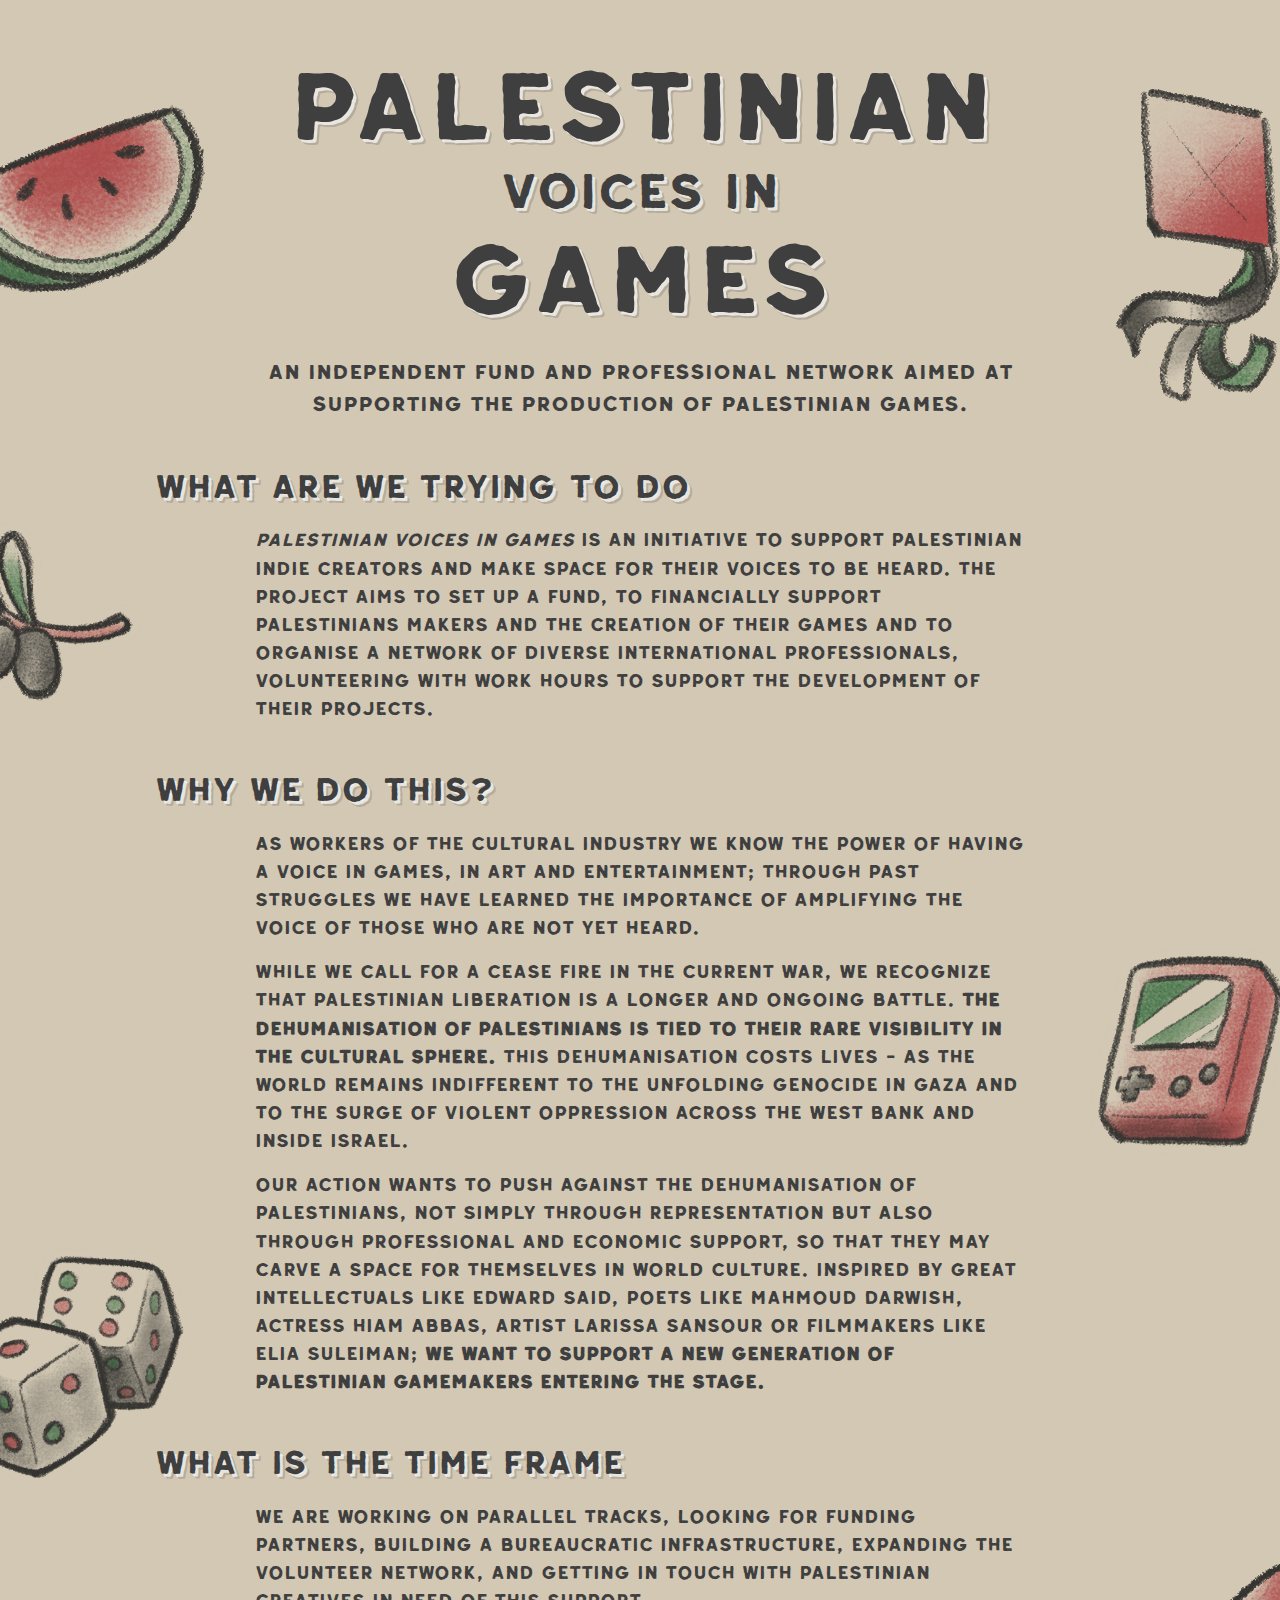
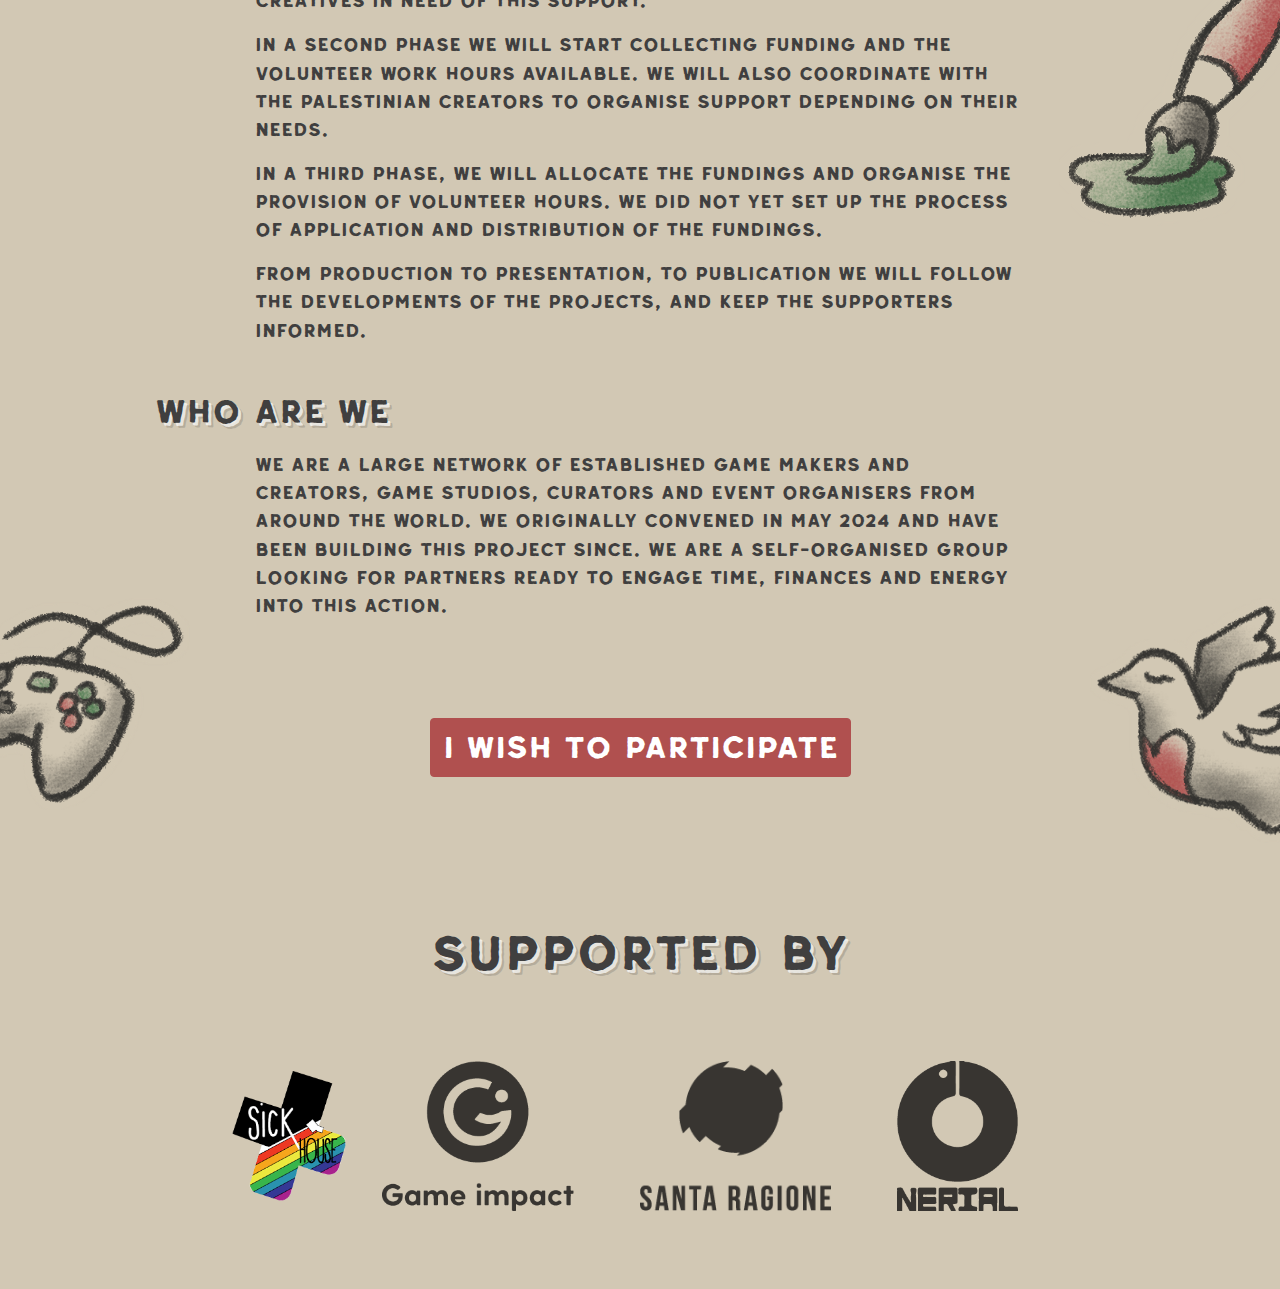
==== index.html @ 4dfe089b "adding logos" ====
<!DOCTYPE html>
<html lang="fr">
<head>
    <meta charset="UTF-8">
    <title>Palestinian Voices in Games</title>
    <link href="https://maxcdn.bootstrapcdn.com/bootstrap/4.5.2/css/bootstrap.min.css" rel="stylesheet">
    <link rel="stylesheet" href="style.css">
    <style>
        .custom-btn {
            background-color: #b0504f;
            font-size: 30px;
            margin-bottom: 100px;
            margin-top: 50px;
            border-color: #b0504f;
            transition: background-color 0.3s ease, border-color 0.3s ease;
        }
        .custom-btn:hover {
            background-color: #5d835b;
            border-color: #5d835b;
        }
    </style>
</head>
<body>
    <div class="container mt-5 position-relative">
        <div class="text-center">
            <h1 class="custom-title">
                <span>Palestinian</span>
                <span class="second-part">Voices in</span>
                <span>Games</span>
            </h1>
            <p class="lead">An independent fund and professional network aimed at supporting the production of Palestinian games.</p>
        </div>

        <section class="my-5">
            <h2>What are we trying to do</h2>
            <p>
                <em>Palestinian Voices in Games</em> is an initiative to support Palestinian indie creators and make space for their voices to be heard.
                The project aims to set up a fund, to financially support Palestinians makers and the creation of their games and to organise a network
                of diverse international professionals, volunteering with work hours to support the development of their projects.
            </p>
        </section>

        <section class="my-5">
            <h2>WHY WE DO THIS?</h2>
            <p>
                As workers of the cultural industry we know the power of having a voice in games, in art and entertainment; through past struggles we
                have learned the importance of amplifying the voice of those who are not yet heard.
            </p>
            <p>
                While we call for a cease fire in the current war, we recognize that Palestinian liberation is a longer and ongoing battle. <strong>The dehumanisation
                of Palestinians is tied to their rare visibility in the cultural sphere.</strong> This dehumanisation costs lives - as the world remains indifferent to
                the unfolding genocide in Gaza and to the surge of violent oppression across the West Bank and inside Israel.
            </p>
            <p>
                Our action wants to push against the dehumanisation of Palestinians, not simply through representation but also through professional and economic support,
                so that they may carve a space for themselves in world culture. Inspired by great intellectuals like Edward Said, poets like Mahmoud Darwish, actress Hiam Abbas,
                artist Larissa Sansour or filmmakers like Elia Suleiman; <strong>we want to support a new generation of Palestinian gamemakers entering the stage.</strong>
            </p>
        </section>

        <section class="my-5">
            <h2>What is the time frame</h2>
            <p>
                We are working on parallel tracks, looking for funding partners, building a bureaucratic infrastructure, expanding the volunteer network,
                and getting in touch with Palestinian creatives in need of this support.
            </p>
            <p>
                In a second phase we will start collecting funding and the volunteer work hours available. We will also coordinate with the Palestinian creators
                to organise support depending on their needs.
            </p>
            <p>
                In a third phase, we will allocate the fundings and organise the provision of volunteer hours. We did not yet set up the process of application
                and distribution of the fundings.
            </p>
            <p>
                From production to presentation, to publication we will follow the developments of the projects, and keep the supporters informed.
            </p>
        </section>

        <section class="my-5">
            <h2>Who are we</h2>
            <p>
                We are a large network of established game makers and creators, game studios, curators and event organisers from around the world. We originally
                convened in May 2024 and have been building this project since. We are a self-organised group looking for partners ready to engage time, finances and energy into this action.
            </p>
        </section>


        <img src="images/melon.png" class="absolute-image melon-img" >
        <img src="images/kite.png" class="absolute-image kite-img">
        <img src="images/gboy.png" class="absolute-image gboy-img">
        <img src="images/olives.png" class="absolute-image olives-img">
        <img src="images/brush.png" class="absolute-image brush-img">
        <img src="images/dice.png" class="absolute-image dice-img">
        <img src="images/gpad.png" class="absolute-image gpad-img">
        <img src="images/dove.png" class="absolute-image dove-img">
    </div>

    <div class="text-center my-5">
        <a href="https://forms.gle/hHKjnMYMjmo3dDmo7" class="btn btn-primary custom-btn">I wish to participate</a>
    </div>

    <div class="text-center my-5">
        <h1 class="h1bis">Supported by</h1>
    </div>

    <div class="text-center my-5">
        <img src="images/Sickhouse.png" height="130px">
        <img src="images/GameImpact.png" class="supported-by">
        <img src="images/SantaRagione.png" class="supported-by">
        <img src="images/Nerial.png" class="supported-by">
     </div> 


    <script src="https://code.jquery.com/jquery-3.5.1.slim.min.js"></script>
    <script src="https://cdn.jsdelivr.net/npm/@popperjs/core@2.9.3/dist/umd/popper.min.js"></script>
    <script src="https://maxcdn.bootstrapcdn.com/bootstrap/4.5.2/js/bootstrap.min.js"></script>
</body>
</html>
---- style.css ----
@font-face {
    font-family: 'RetrokiaCaps';
    src: url('fonts/RetrokiaCapsRough.otf') format('opentype'); /* Adjust the path to your font file */
    font-weight: normal;
    font-style: normal;
}

body {
    font-family: "RetrokiaCaps"; 
    background-color: #d2c8b4; 
    color: #403f3f;
}

h1, h2 {
    margin-top: 20px;
    margin-bottom: 20px;
	text-shadow: 3px 3px 0px rgba(255, 255, 255, 0.7), 5px 5px 0px rgba(168, 160, 144, 0.7); 
}

h2 {
	margin-left: -100px;
}

h1 {
	font-size: 6em;
}

.h1bis {
	font-size: 3em;
}

p {
    font-size: 1.1em;
    line-height: 1.6;
}

.container {
    max-width: 800px; 
}

.custom-title {
    font-size: 6em; 
    display: block; 
}

.custom-title .second-part {
	display: block; 
    font-size: 0.5em; 
}

.position-relative {
    position: relative;
}
.absolute-image {
    position: absolute;
    top: 0;
}

.melon-img {
    top: 50px;
    left: -300px;
}

.kite-img {
    top: 30px;
    right: -250px;
}

.gboy-img {
    top: 900px;
    right: -250px;
    width: 200px;
    height: auto;
}

.olives-img {
    top: 450px;
    left: -350px;
    width: 250px;
    height: auto;
}

.brush-img {
    top: 1500px;
    right: -275px;
}

.dice-img {
    top: 1200px;
    left: -300px;
    width: 250px;
    height: auto;
}

.gpad-img {
    top: 2150px;
    left: -300px;
    width: 250px;
    height: auto;
}

.dove-img {
    top: 2150px;
    right: -300px;
    width: 250px;
    height: auto;
}

.supported-by {
    margin: 30px;
    height: 150px;
    filter: brightness(0) saturate(100%) invert(17%) sepia(11%) saturate(421%) hue-rotate(0deg) brightness(91%) contrast(85%);
}

@media (max-width: 1000px) {
    h1, h2 {
        text-align: center;
        margin-left: -50px;
        margin-top: 20px;
        margin-bottom: 20px;
        text-shadow: 3px 3px 0px rgba(255, 255, 255, 0.7), 5px 5px 0px rgba(168, 160, 144, 0.7); 
    }

    h2 {
        margin-top: 250px;
    }

    body {
        text-align: center;
        margin-left: 40px;
        margin-right: 40px;
        font-family: "RetrokiaCaps"; 
        background-color: #d2c8b4; 
        color: #403f3f;
        font-size: 20px;
    }

    img {
        display: none;
    }

    .melon-img {
        top: 500px;
        left: 300px;
        width: 200px;
        height: auto;
        display: flex;
    }

    .gpad-img {
        top: 3150px;
        left: 300px;
        width: 200px;
        height: auto;
        display: flex;
    }

    .dove-img {
        top: 2200px;
        right: 300px;
        width: 200px;
        height: auto;
        display: block;
    }

    .gboy-img {
        top: 1050px;
        right: 300px;
        width: 200px;
        height: auto;
        display: block;
    }

}
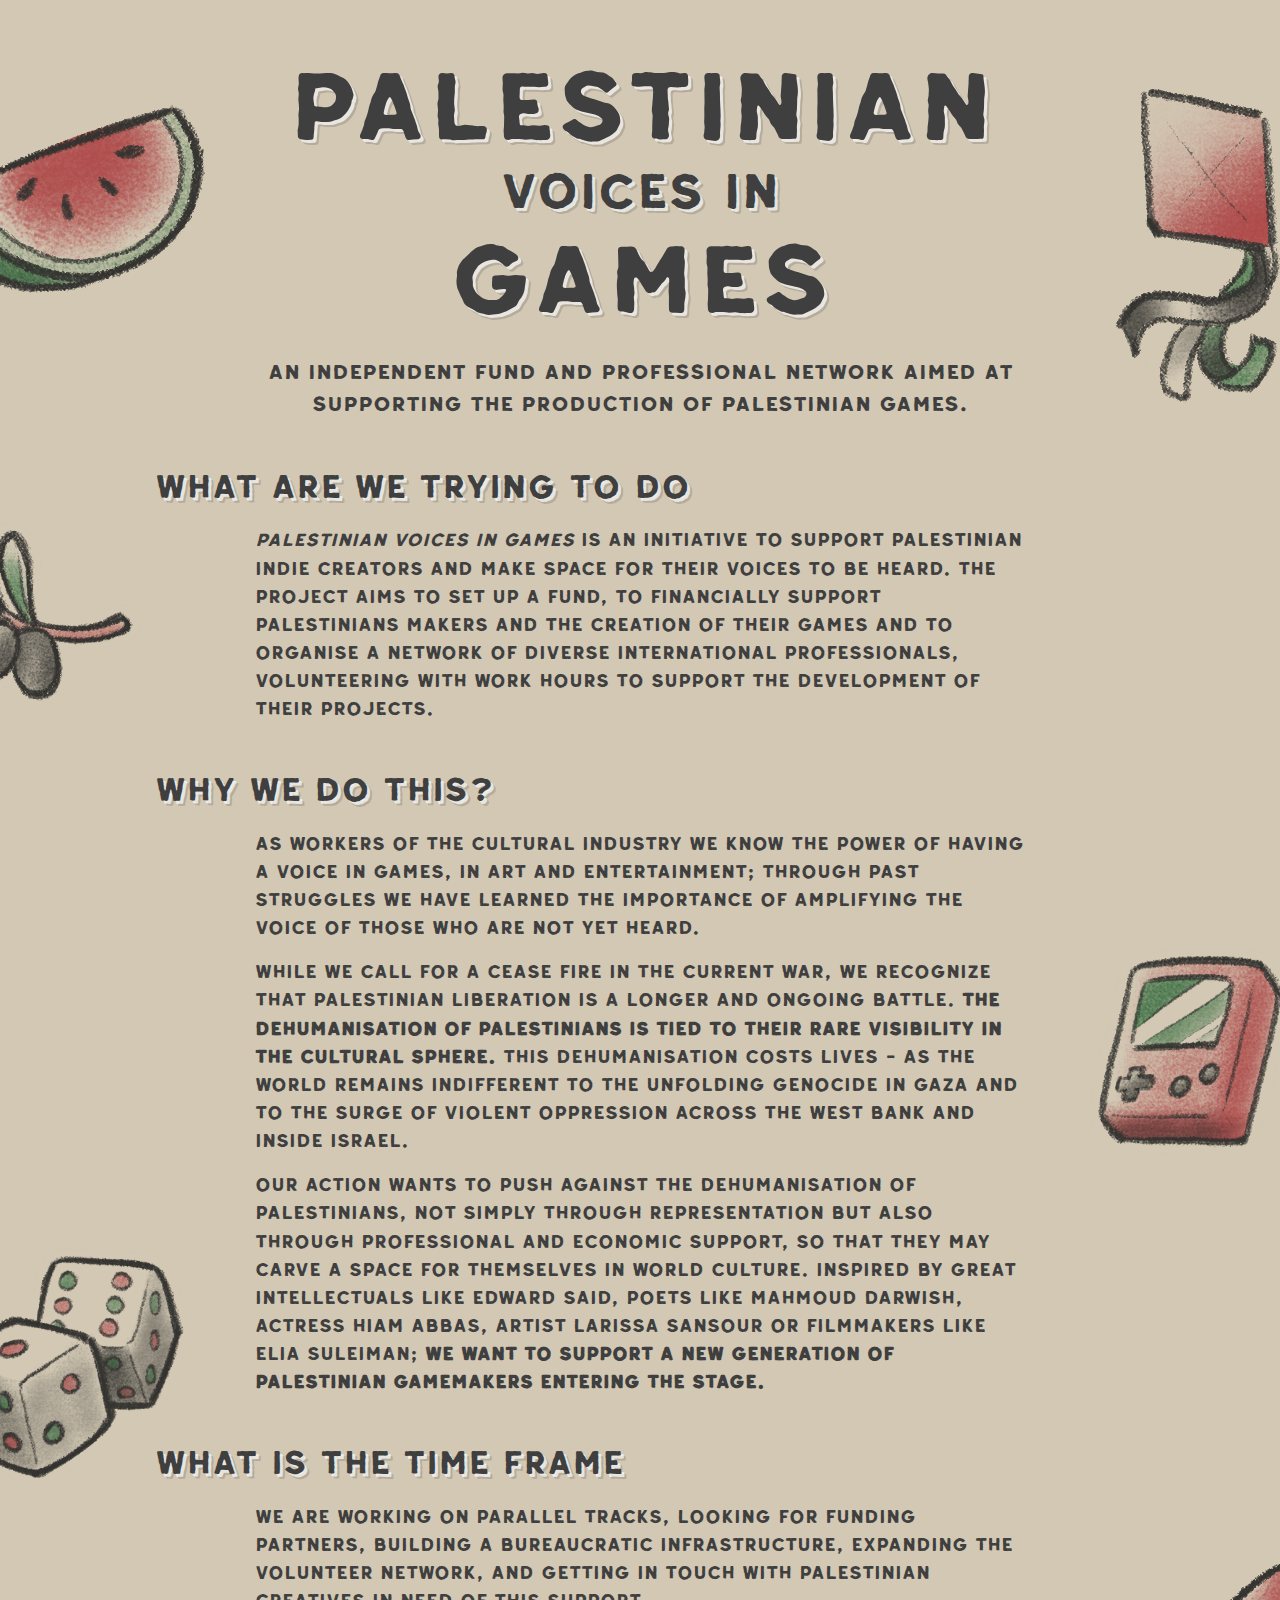
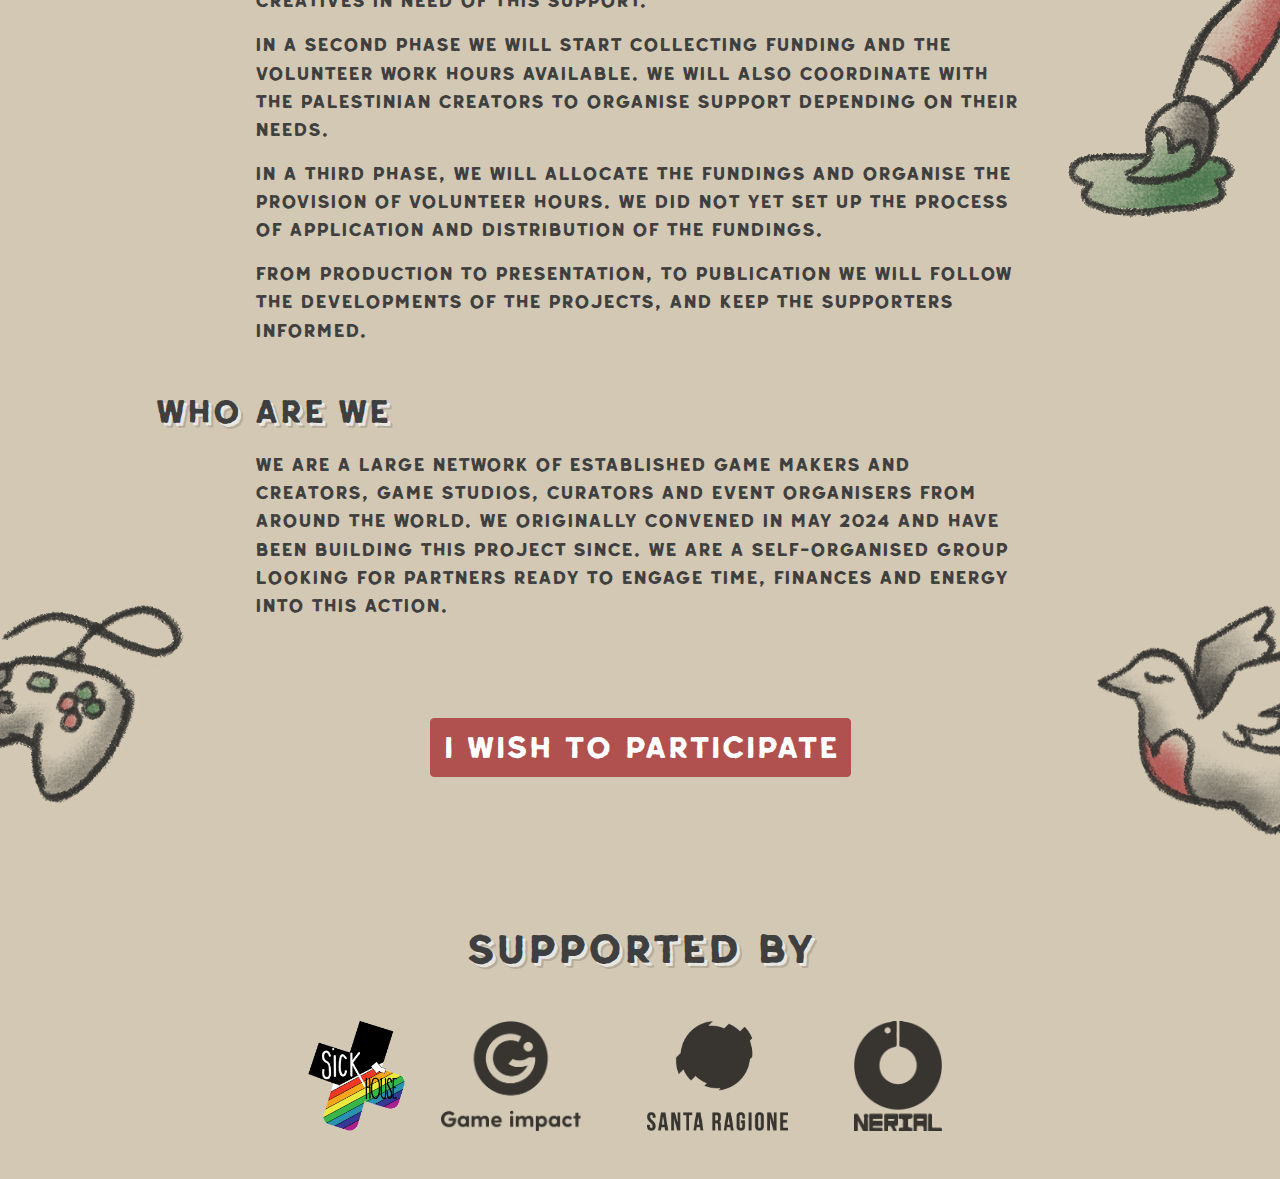
==== commit d72a56f5: "centering images on mobile" ====
--- a/index.html
+++ b/index.html
@@ -105,12 +105,11 @@
     </div>
 
     <div class="text-center my-5">
-        <img src="images/Sickhouse.png" height="130px">
+        <img src="images/Sickhouse.png" class="supported-by-no-color" height="110">
         <img src="images/GameImpact.png" class="supported-by">
         <img src="images/SantaRagione.png" class="supported-by">
         <img src="images/Nerial.png" class="supported-by">
      </div> 
-
 
     <script src="https://code.jquery.com/jquery-3.5.1.slim.min.js"></script>
     <script src="https://cdn.jsdelivr.net/npm/@popperjs/core@2.9.3/dist/umd/popper.min.js"></script>
--- a/style.css
+++ b/style.css
@@ -26,7 +26,7 @@
 }
 
 .h1bis {
-	font-size: 3em;
+	font-size: 2.5em;
 }
 
 p {
@@ -107,12 +107,19 @@
 }
 
 .supported-by {
-    margin: 30px;
-    height: 150px;
+    margin-left: 30px;
+    margin-right: 30px;
+    height: 110px;
     filter: brightness(0) saturate(100%) invert(17%) sepia(11%) saturate(421%) hue-rotate(0deg) brightness(91%) contrast(85%);
 }
 
 @media (max-width: 1000px) {
+
+    .text-center {
+        flex-direction: column;
+        align-items: center; 
+    }
+
     h1, h2 {
         text-align: center;
         margin-left: -50px;
@@ -135,7 +142,7 @@
         font-size: 20px;
     }
 
-    img {
+    .absolute-image {
         display: none;
     }
 
@@ -163,6 +170,17 @@
         display: block;
     }
 
+    .supported-by-no-color {
+        margin: 30px;
+        height: 110px;
+    }
+
+    .supported-by {
+        margin: 30px;
+        height: 110px;
+        filter: brightness(0) saturate(100%) invert(17%) sepia(11%) saturate(421%) hue-rotate(0deg) brightness(91%) contrast(85%);
+    }
+
     .gboy-img {
         top: 1050px;
         right: 300px;
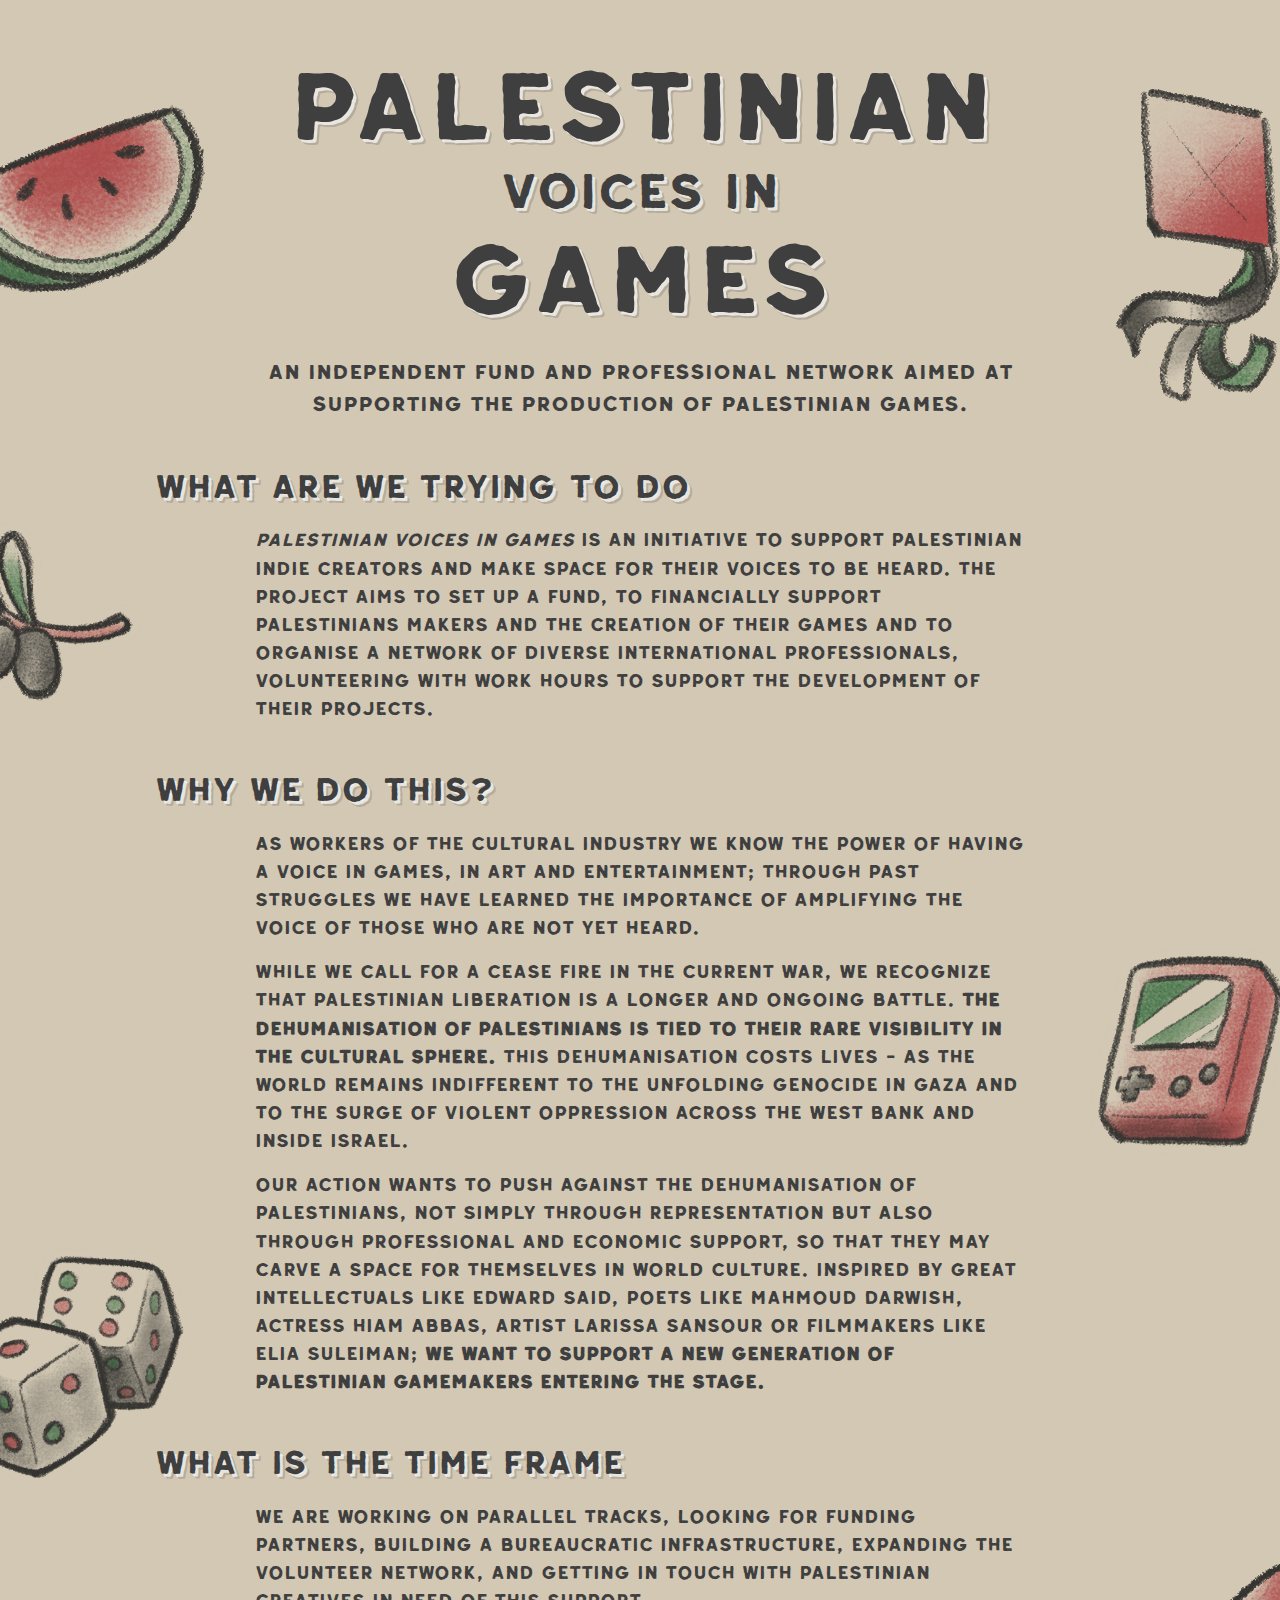
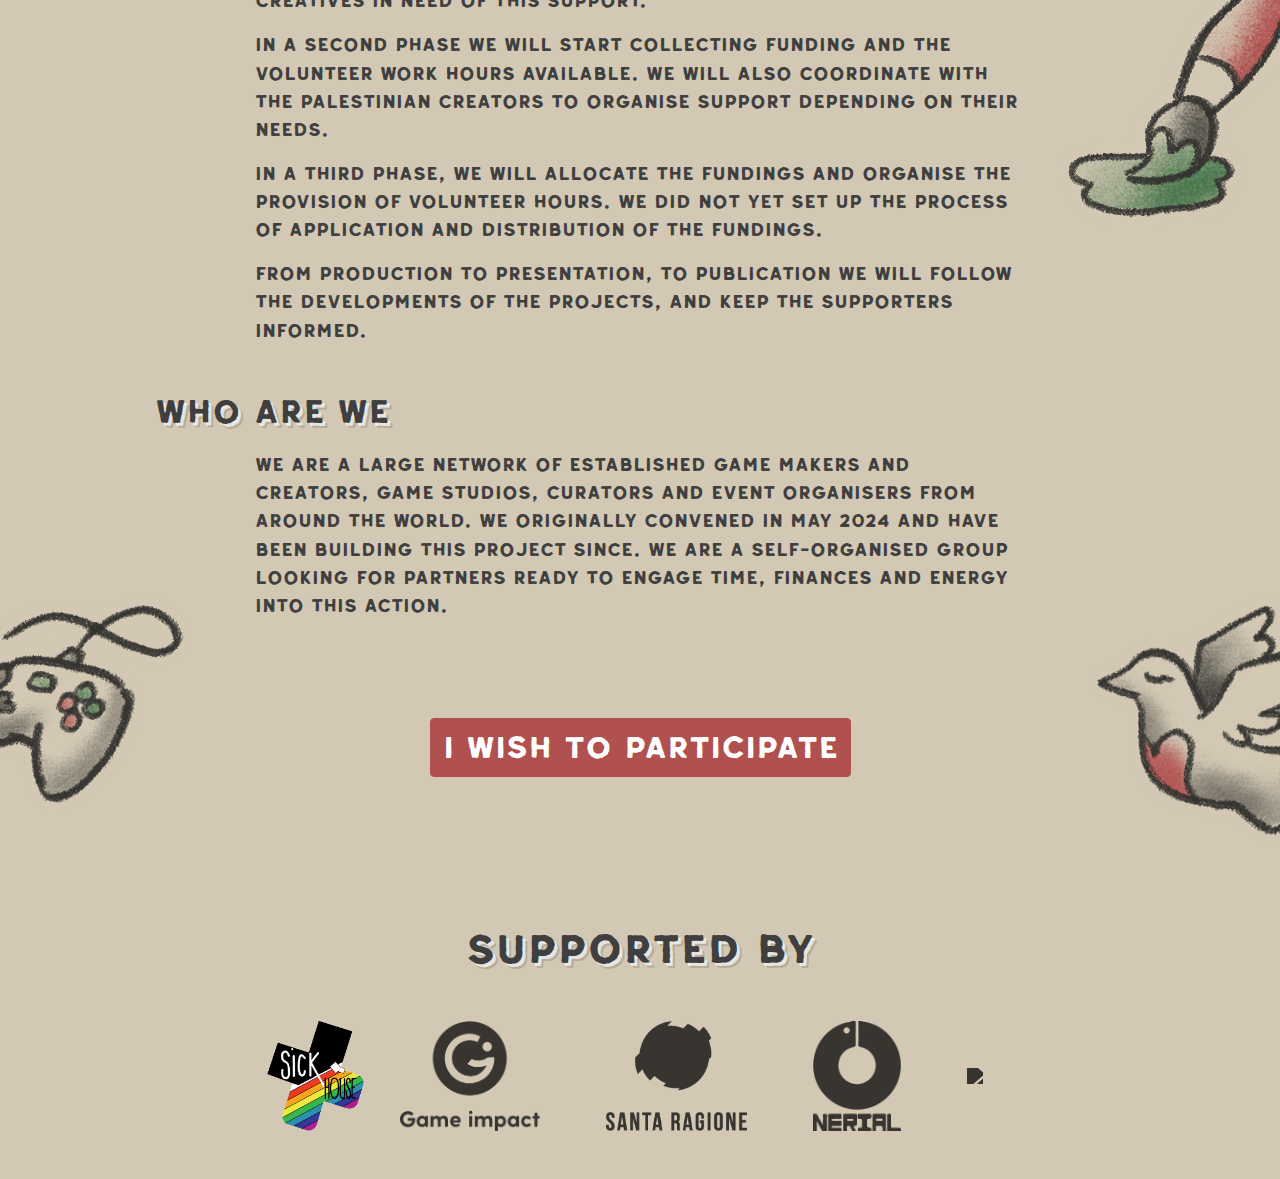
==== commit 764cb91c: "ThePixelHunt logo" ====
--- a/index.html
+++ b/index.html
@@ -109,6 +109,7 @@
         <img src="images/GameImpact.png" class="supported-by">
         <img src="images/SantaRagione.png" class="supported-by">
         <img src="images/Nerial.png" class="supported-by">
+        <img src="images/ThePixelHunt.png" class="supported-by">
      </div> 
 
     <script src="https://code.jquery.com/jquery-3.5.1.slim.min.js"></script>
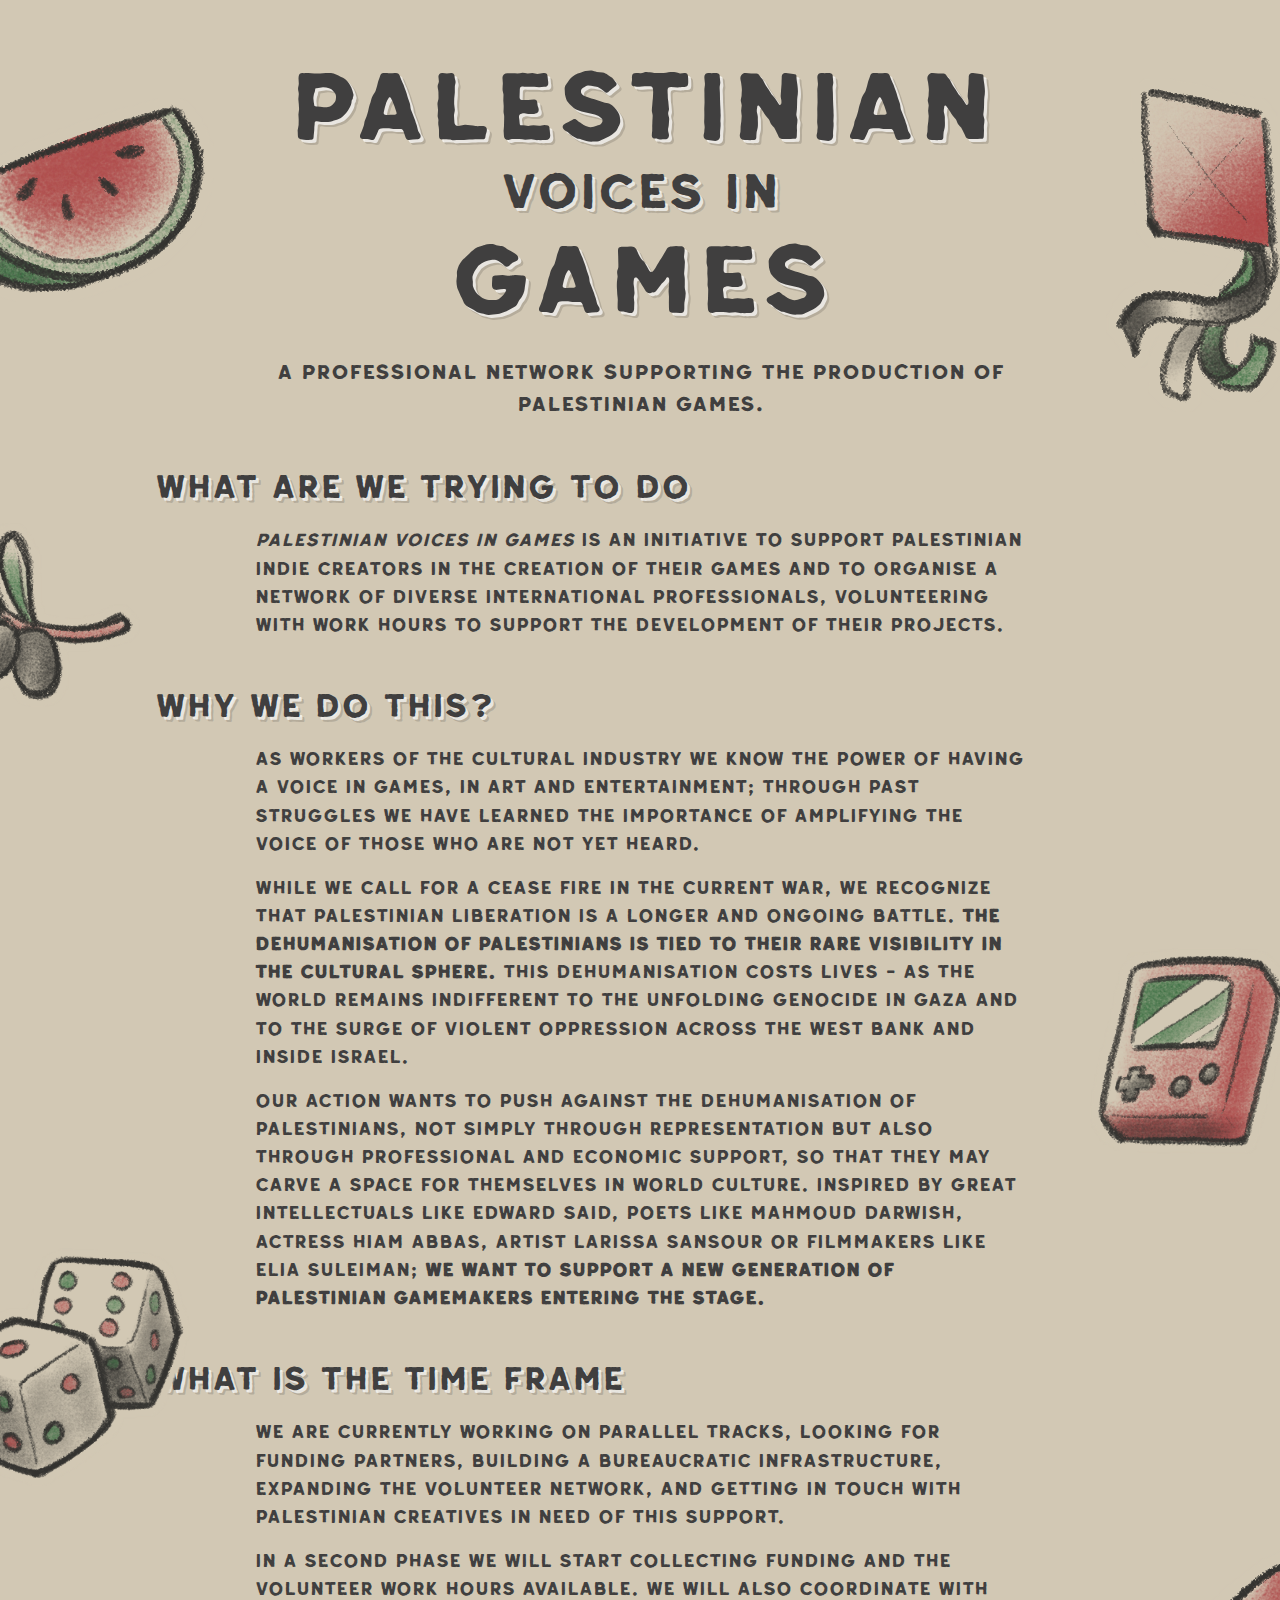
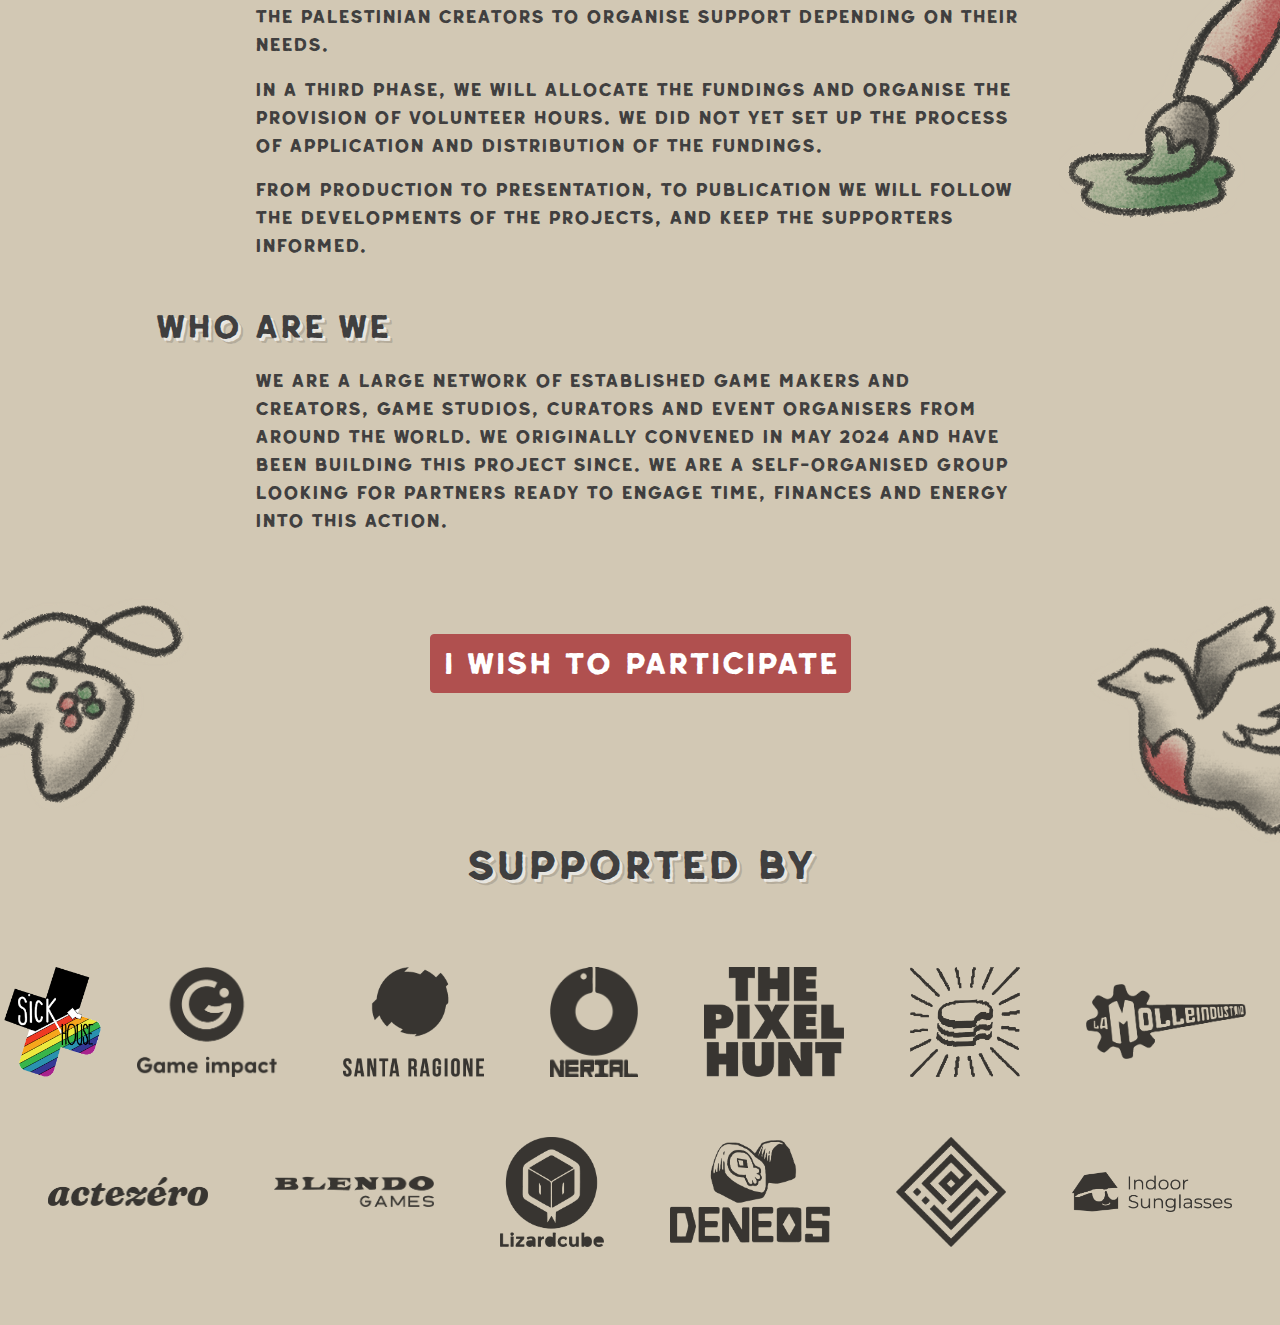
==== commit f79e28d8: "Adding new images" ====
--- a/index.html
+++ b/index.html
@@ -28,14 +28,13 @@
                 <span class="second-part">Voices in</span>
                 <span>Games</span>
             </h1>
-            <p class="lead">An independent fund and professional network aimed at supporting the production of Palestinian games.</p>
+            <p class="lead">A professional network supporting the production of Palestinian games.</p>
         </div>
 
         <section class="my-5">
             <h2>What are we trying to do</h2>
             <p>
-                <em>Palestinian Voices in Games</em> is an initiative to support Palestinian indie creators and make space for their voices to be heard.
-                The project aims to set up a fund, to financially support Palestinians makers and the creation of their games and to organise a network
+                <em>Palestinian Voices in Games</em> is an initiative to support Palestinian indie creators in the creation of their games and to organise a network
                 of diverse international professionals, volunteering with work hours to support the development of their projects.
             </p>
         </section>
@@ -61,7 +60,7 @@
         <section class="my-5">
             <h2>What is the time frame</h2>
             <p>
-                We are working on parallel tracks, looking for funding partners, building a bureaucratic infrastructure, expanding the volunteer network,
+                We are currently working on parallel tracks, looking for funding partners, building a bureaucratic infrastructure, expanding the volunteer network,
                 and getting in touch with Palestinian creatives in need of this support.
             </p>
             <p>
@@ -110,6 +109,15 @@
         <img src="images/SantaRagione.png" class="supported-by">
         <img src="images/Nerial.png" class="supported-by">
         <img src="images/ThePixelHunt.png" class="supported-by">
+        <img src="images/Punkcake.png" class="supported-by">
+        <img src="images/Molleindustria.png" class="supported-by">
+        <img src="images/Actezero.png" class="supported-by">
+        <img src="images/Blendos.png" class="supported-by">
+        <img src="images/Lizardcube.png" class="supported-by">
+        <img src="images/Deneos.png" class="supported-by">
+        <img src="images/RamiIsmail.png" class="supported-by">
+        <img src="images/IndoorSunglasses.png" class="supported-by">
+        
      </div> 
 
     <script src="https://code.jquery.com/jquery-3.5.1.slim.min.js"></script>
--- a/style.css
+++ b/style.css
@@ -107,9 +107,9 @@
 }
 
 .supported-by {
-    margin-left: 30px;
-    margin-right: 30px;
-    height: 110px;
+    margin: 30px;
+    max-height: 110px;
+    max-width: 160px;
     filter: brightness(0) saturate(100%) invert(17%) sepia(11%) saturate(421%) hue-rotate(0deg) brightness(91%) contrast(85%);
 }
 
@@ -172,12 +172,14 @@
 
     .supported-by-no-color {
         margin: 30px;
-        height: 110px;
-    }
+        max-height: 110px;
+        max-width: 160px;
+        }
 
     .supported-by {
         margin: 30px;
-        height: 110px;
+        max-height: 110px;
+        max-width: 160px;      
         filter: brightness(0) saturate(100%) invert(17%) sepia(11%) saturate(421%) hue-rotate(0deg) brightness(91%) contrast(85%);
     }
 
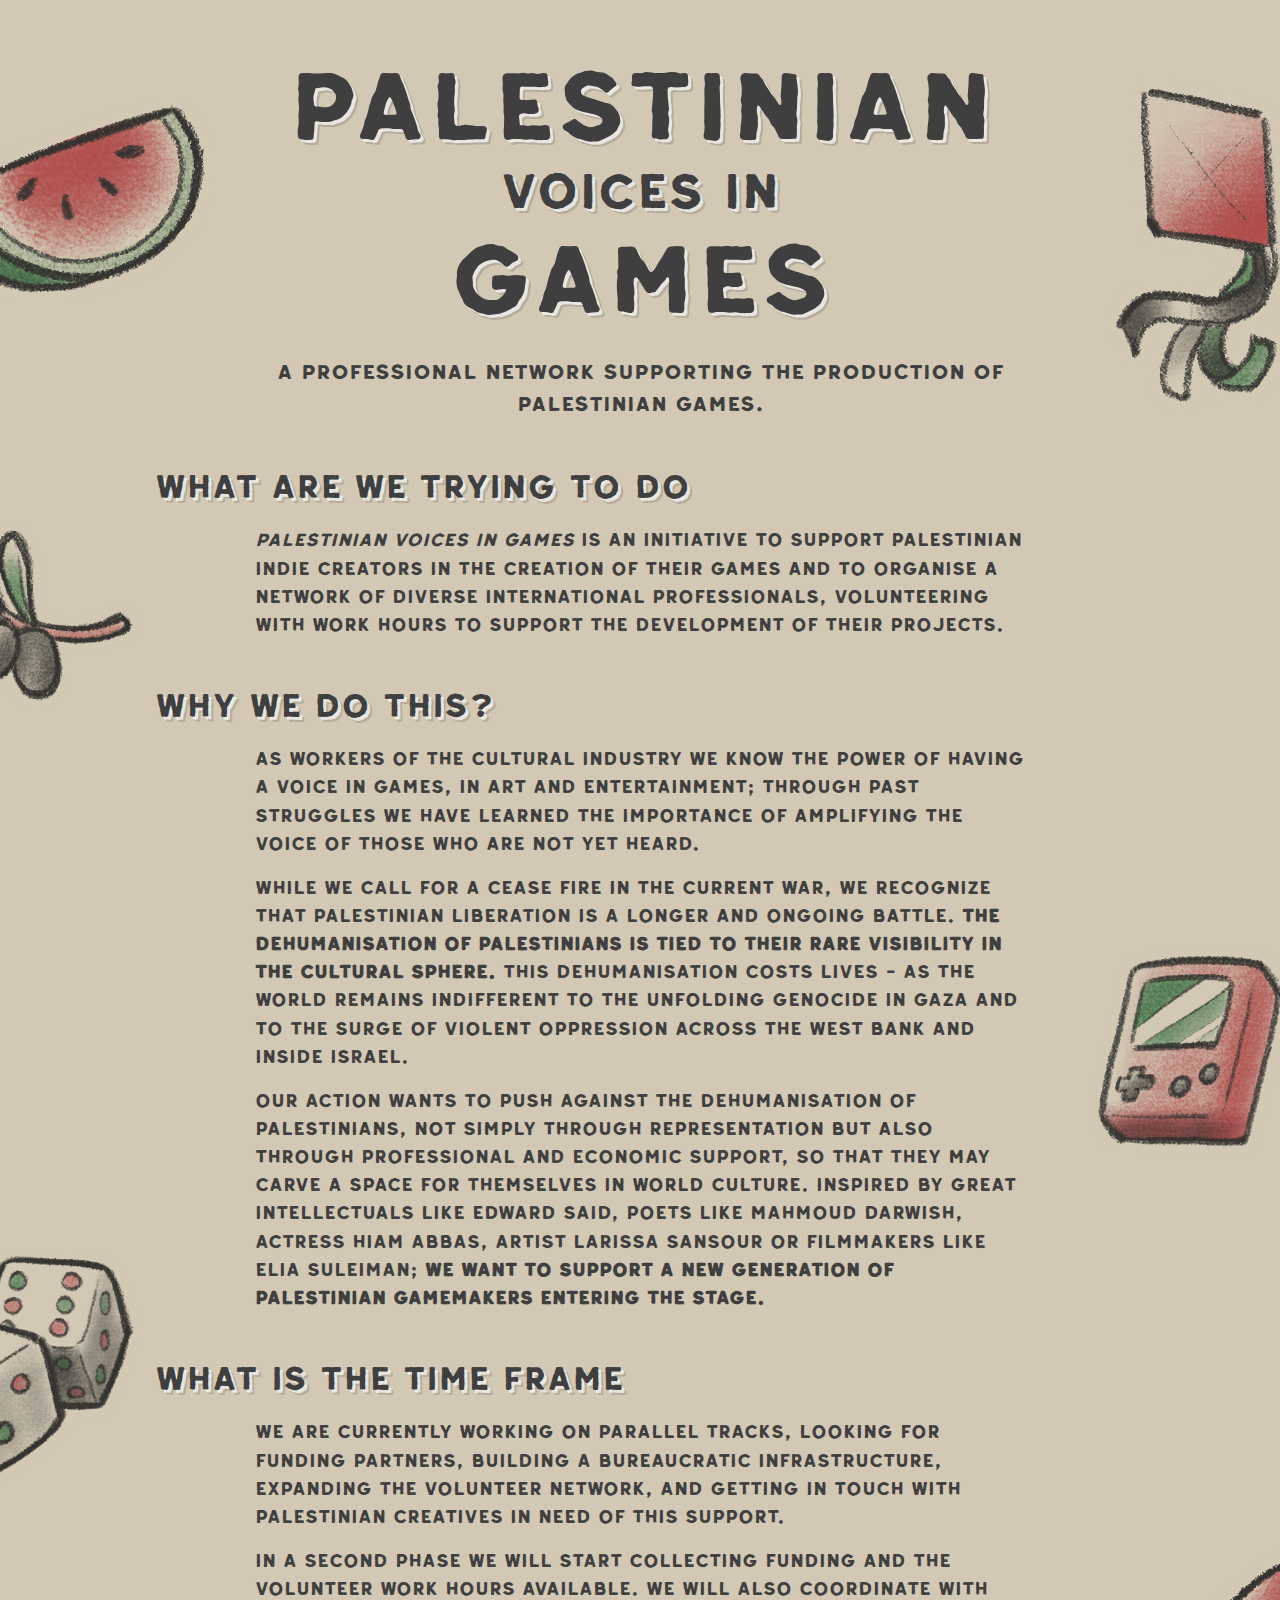
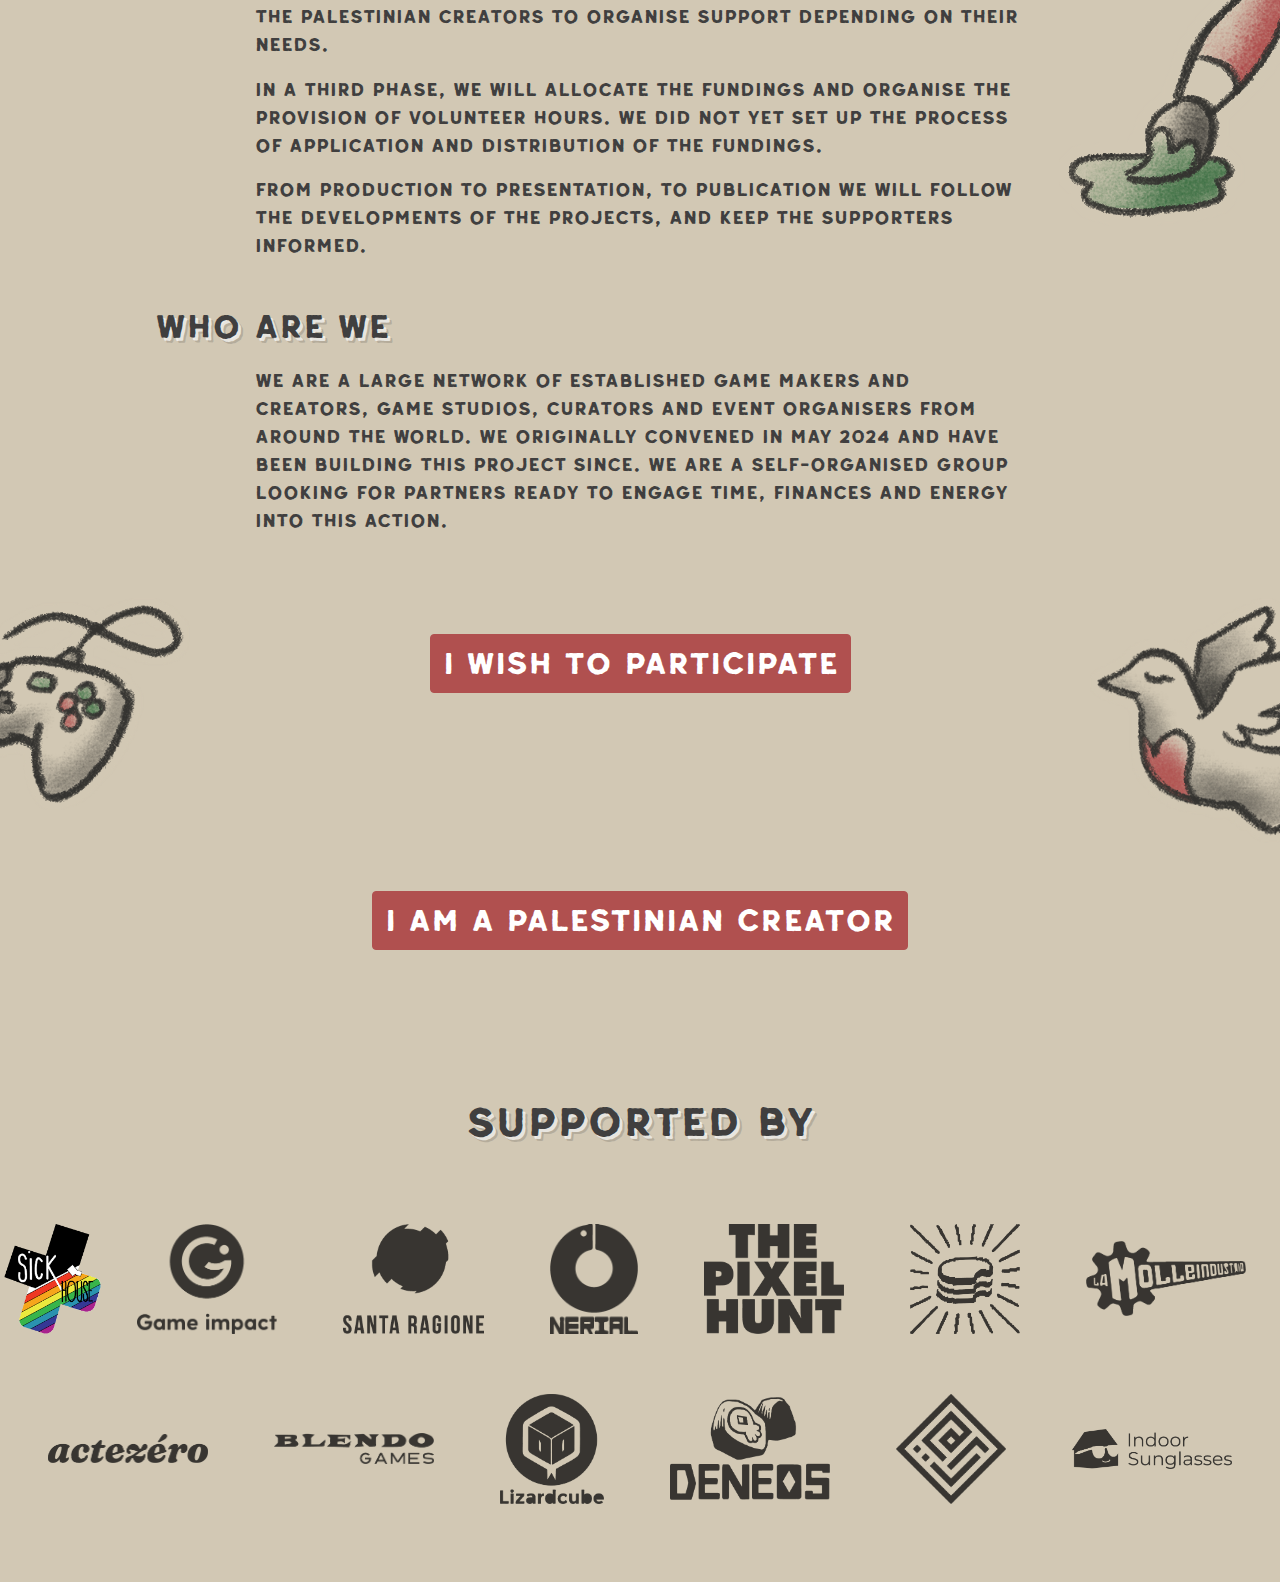
==== commit efc13876: "Creators form" ====
--- a/index.html
+++ b/index.html
@@ -100,6 +100,10 @@
     </div>
 
     <div class="text-center my-5">
+        <a href="https://forms.gle/U6goepMRjowgJN2U6" class="btn btn-primary custom-btn">I am a Palestinian creator</a>
+    </div>
+
+    <div class="text-center my-5">
         <h1 class="h1bis">Supported by</h1>
     </div>
 
--- a/style.css
+++ b/style.css
@@ -87,7 +87,7 @@
 
 .dice-img {
     top: 1200px;
-    left: -300px;
+    left: -350px;
     width: 250px;
     height: auto;
 }
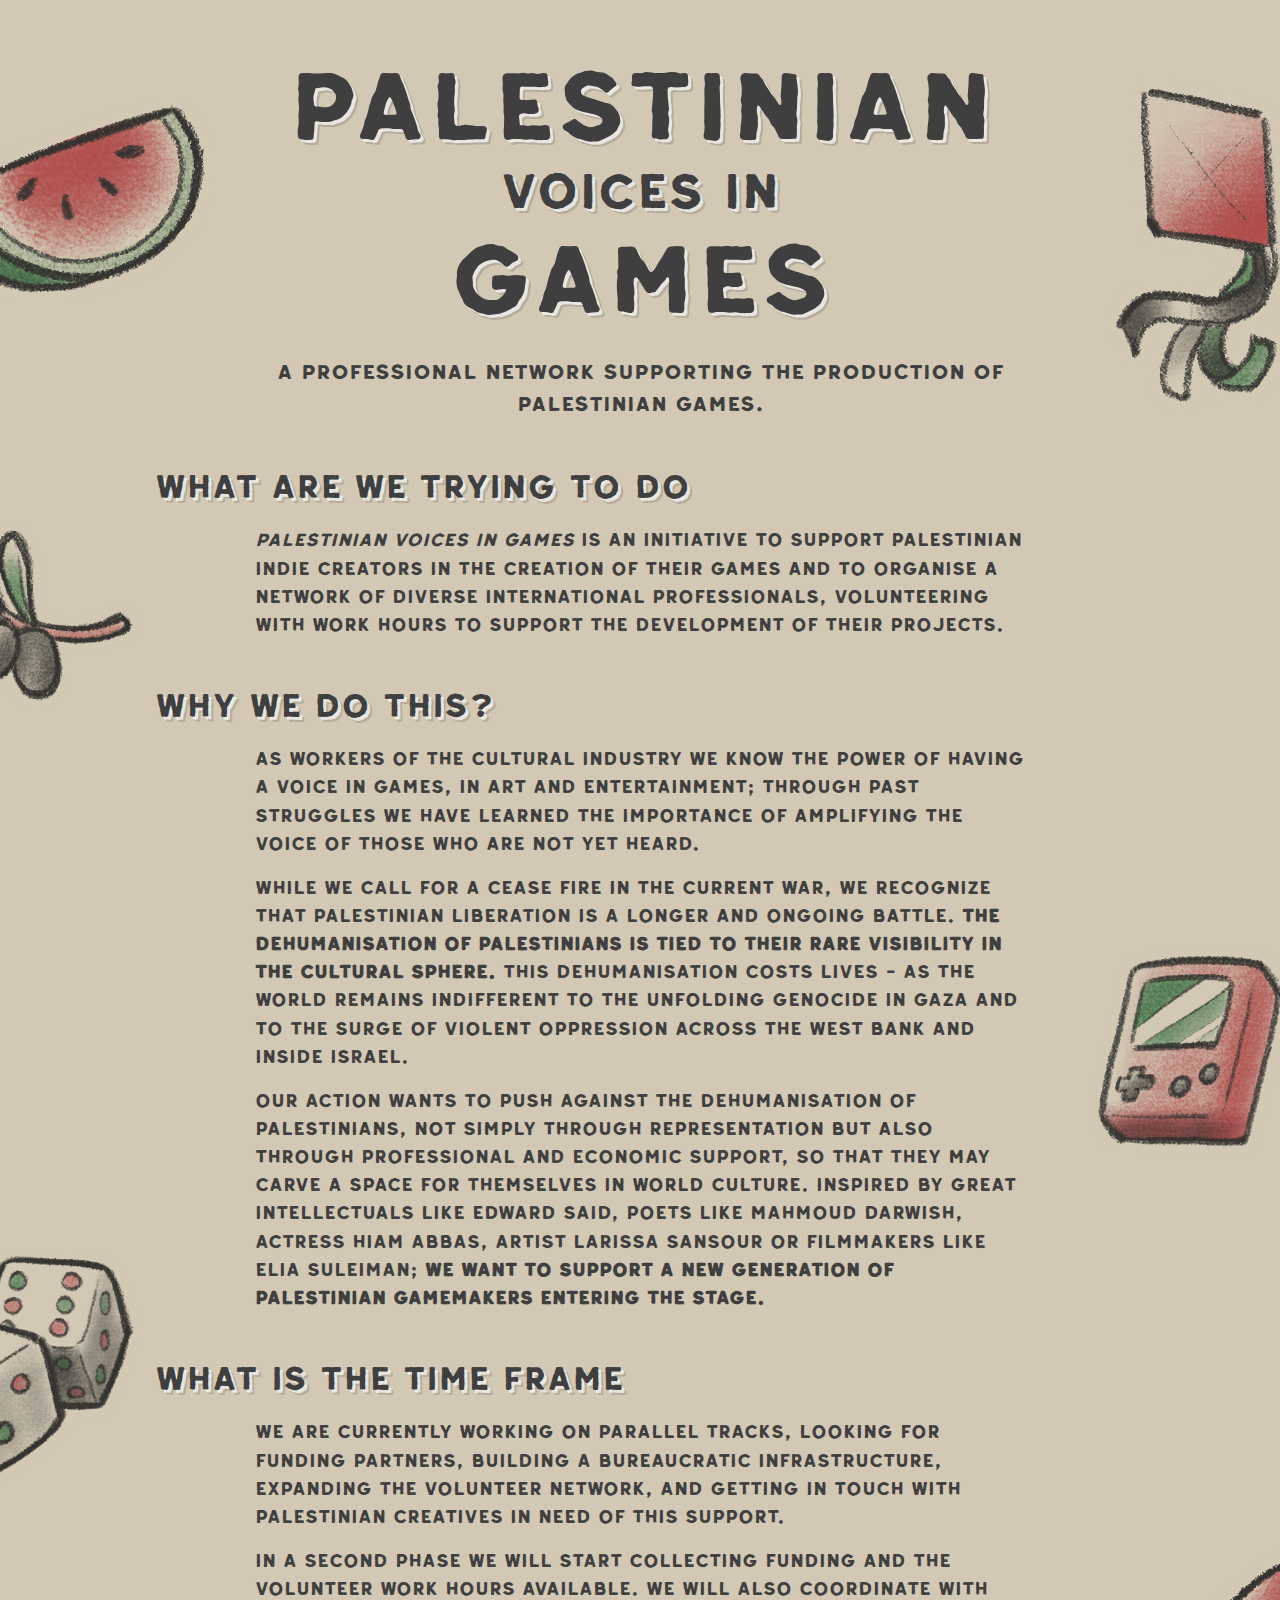
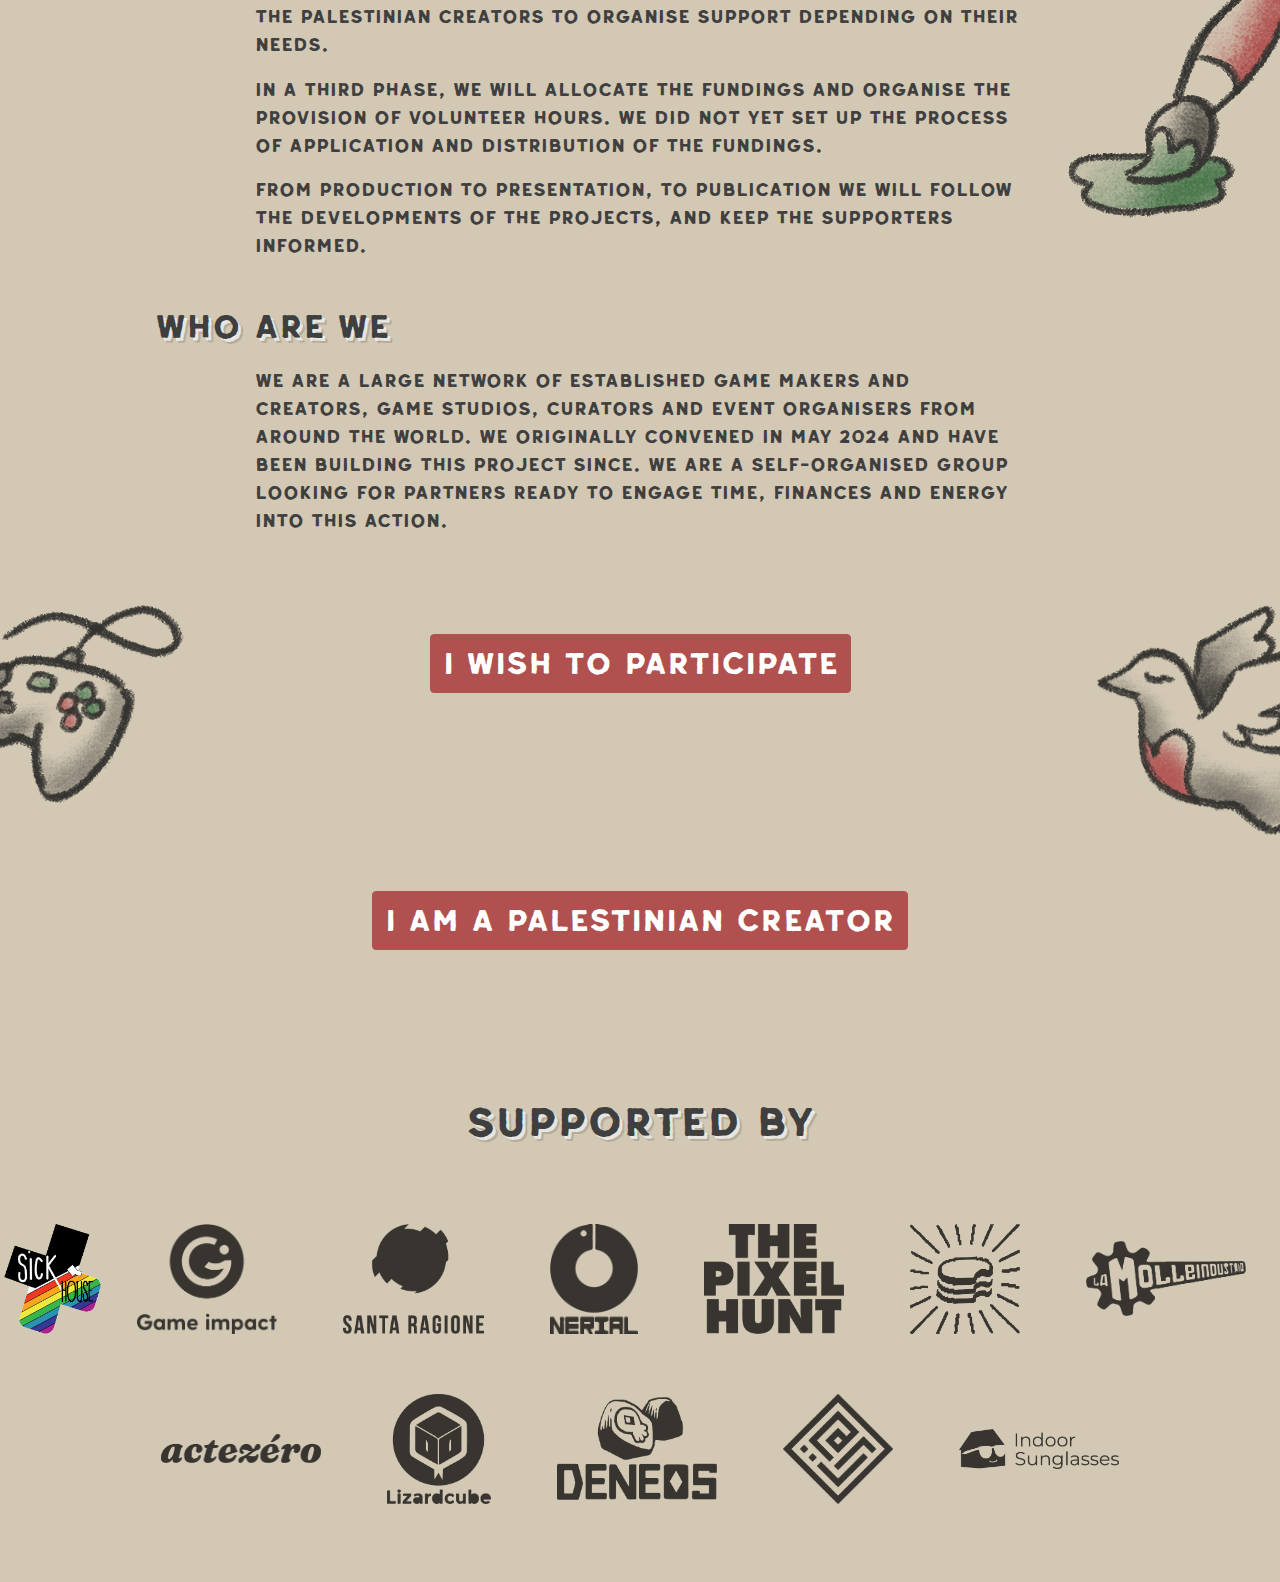
==== commit b2846362: "Removing one logo" ====
--- a/index.html
+++ b/index.html
@@ -116,7 +116,6 @@
         <img src="images/Punkcake.png" class="supported-by">
         <img src="images/Molleindustria.png" class="supported-by">
         <img src="images/Actezero.png" class="supported-by">
-        <img src="images/Blendos.png" class="supported-by">
         <img src="images/Lizardcube.png" class="supported-by">
         <img src="images/Deneos.png" class="supported-by">
         <img src="images/RamiIsmail.png" class="supported-by">
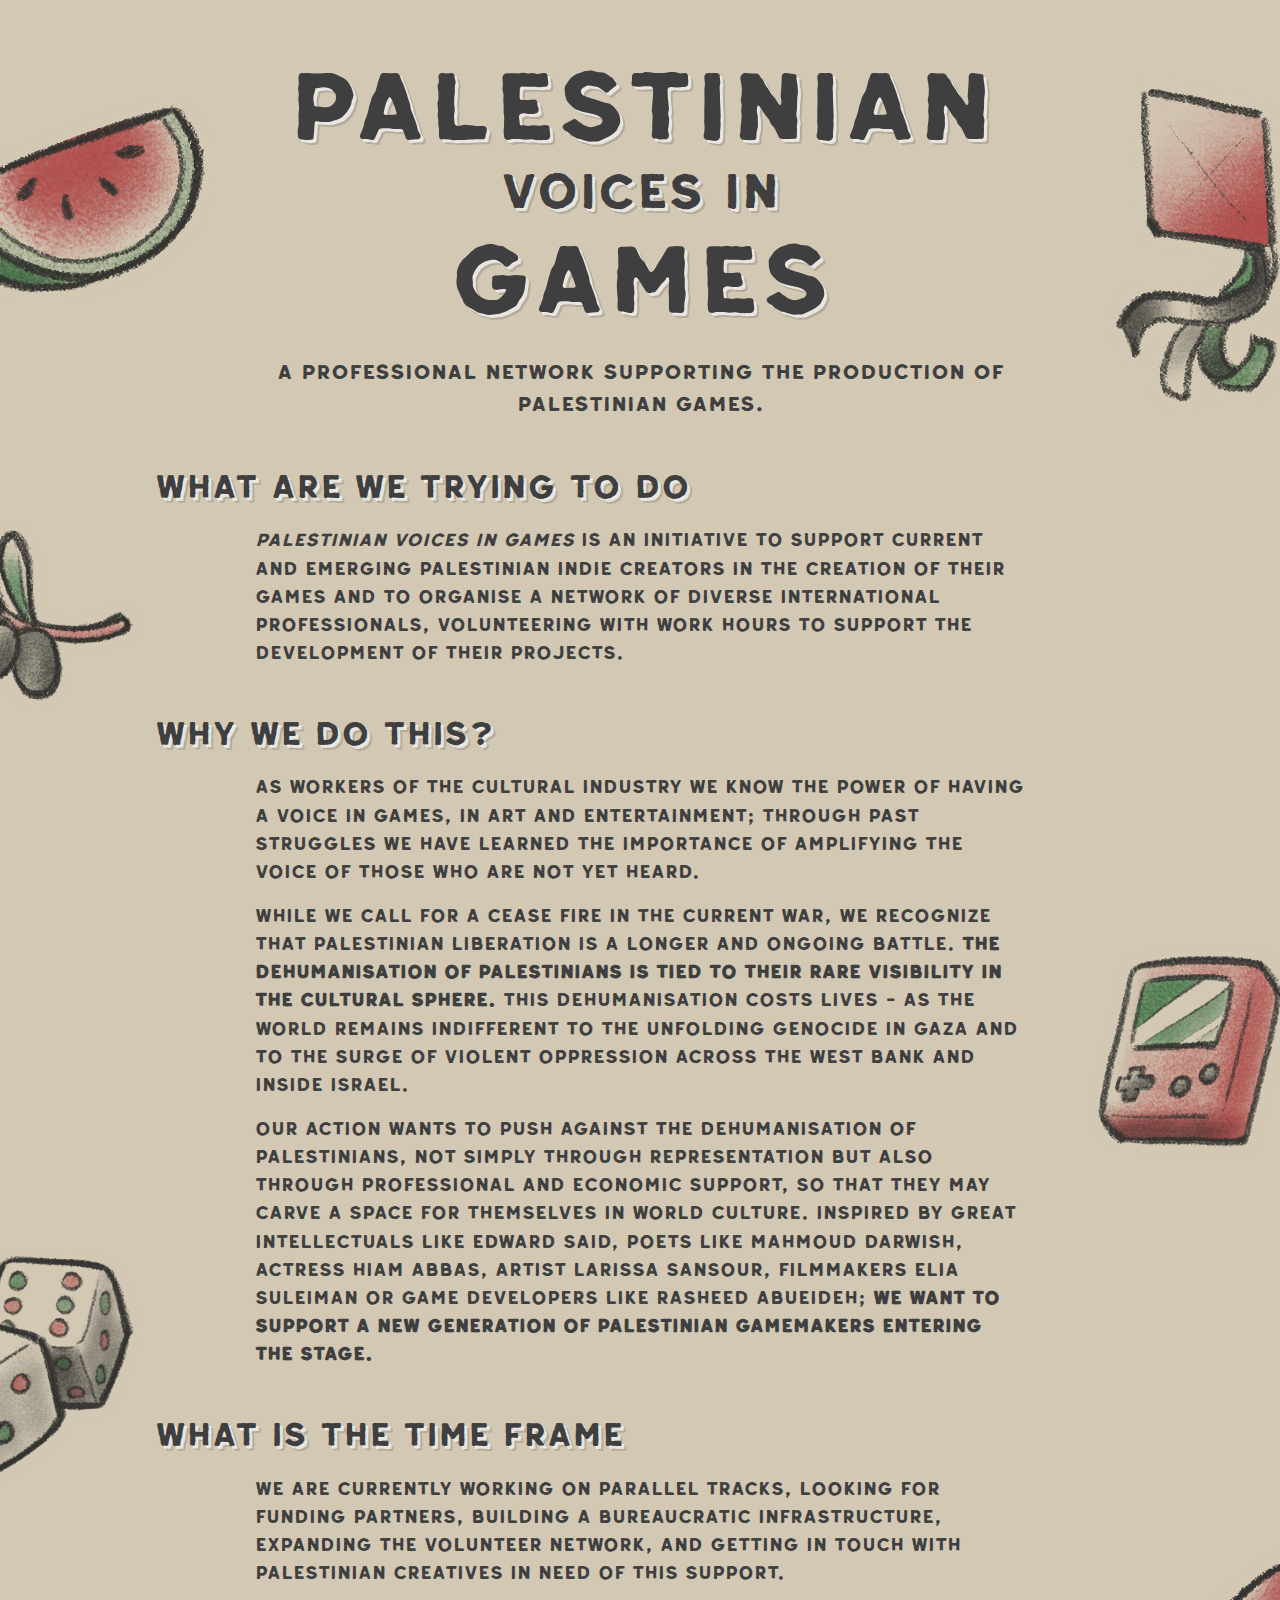
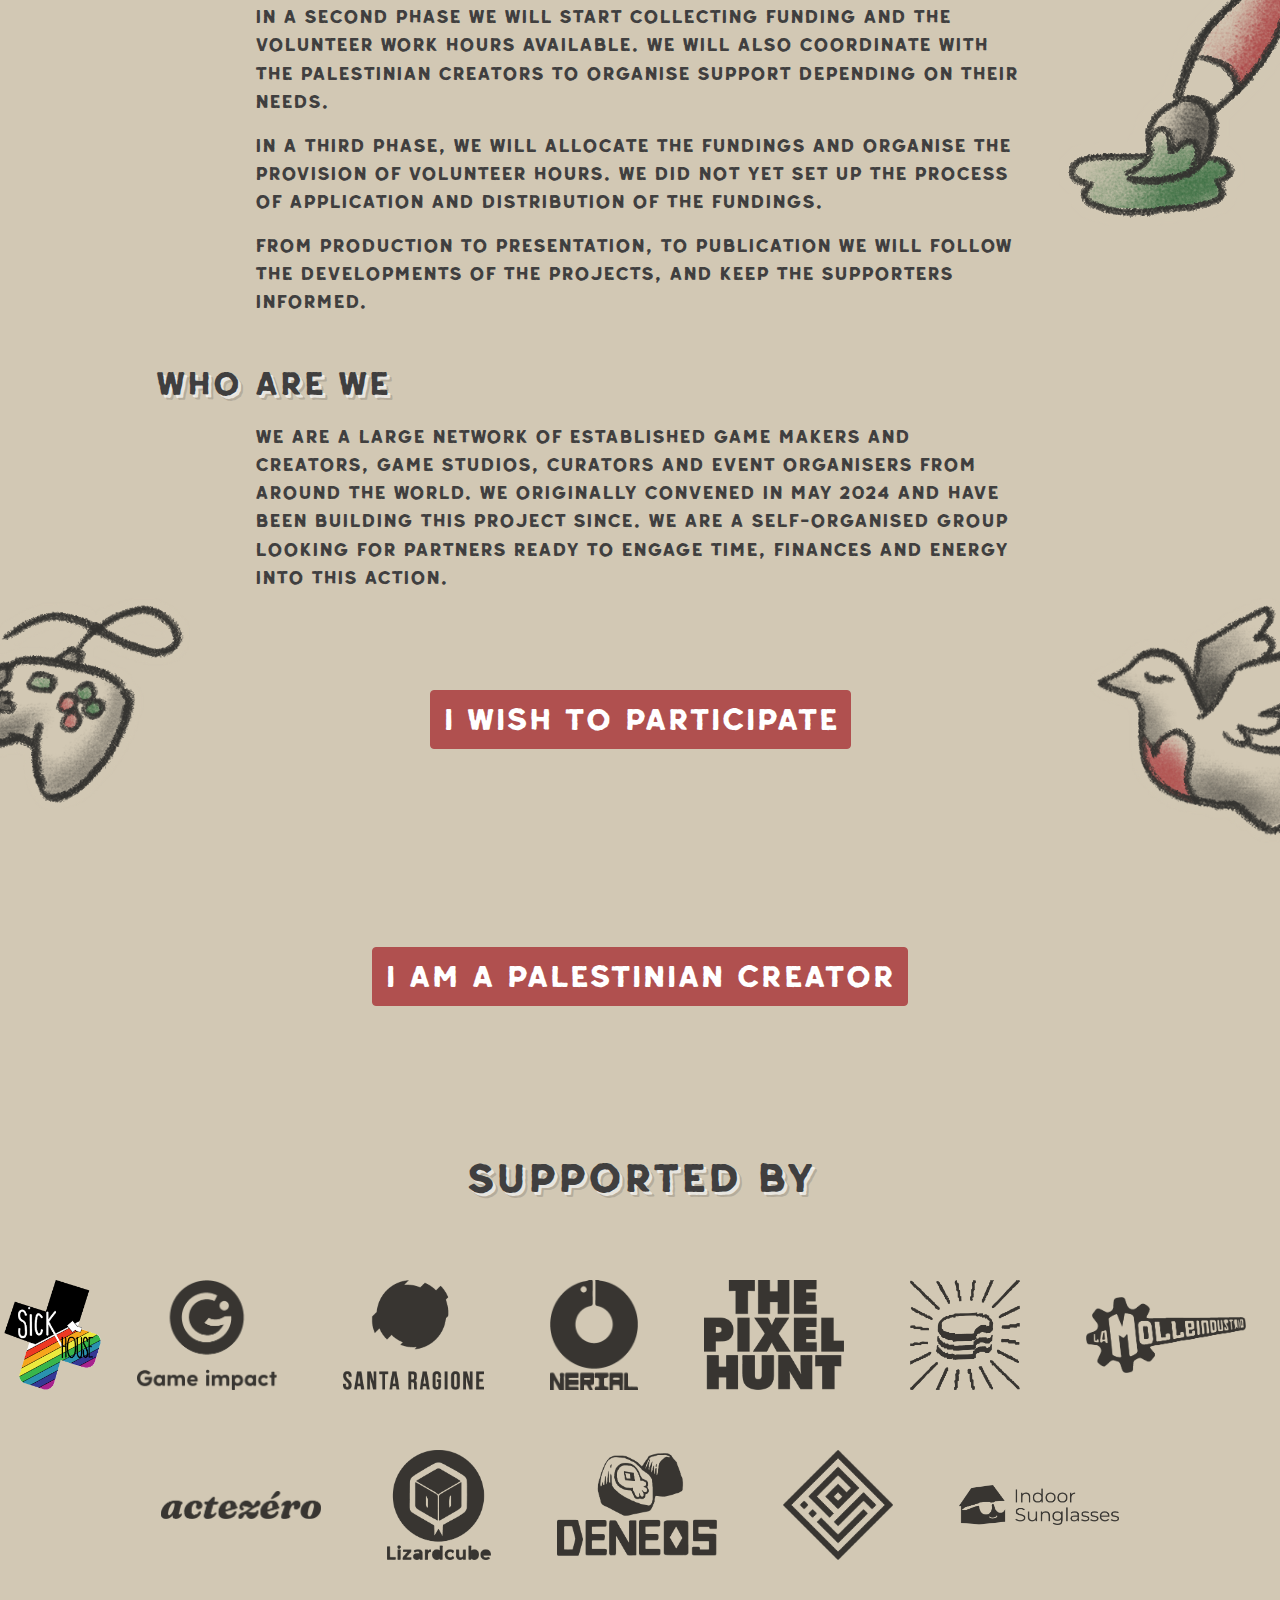
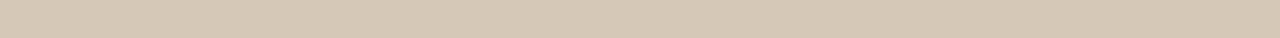
==== commit 6ab19b42: "Change of text" ====
--- a/index.html
+++ b/index.html
@@ -34,7 +34,7 @@
         <section class="my-5">
             <h2>What are we trying to do</h2>
             <p>
-                <em>Palestinian Voices in Games</em> is an initiative to support Palestinian indie creators in the creation of their games and to organise a network
+                <em>Palestinian Voices in Games</em> is an initiative to support current and emerging Palestinian indie creators in the creation of their games and to organise a network
                 of diverse international professionals, volunteering with work hours to support the development of their projects.
             </p>
         </section>
@@ -51,9 +51,10 @@
                 the unfolding genocide in Gaza and to the surge of violent oppression across the West Bank and inside Israel.
             </p>
             <p>
-                Our action wants to push against the dehumanisation of Palestinians, not simply through representation but also through professional and economic support,
-                so that they may carve a space for themselves in world culture. Inspired by great intellectuals like Edward Said, poets like Mahmoud Darwish, actress Hiam Abbas,
-                artist Larissa Sansour or filmmakers like Elia Suleiman; <strong>we want to support a new generation of Palestinian gamemakers entering the stage.</strong>
+                Our action wants to push against the dehumanisation of Palestinians, not simply through representation but also through professional and economic support, 
+                so that they may carve a space for themselves in world culture. Inspired by great intellectuals like Edward Said, poets like Mahmoud Darwish, actress Hiam Abbas, 
+                artist Larissa Sansour, filmmakers Elia Suleiman or game developers like Rasheed Abueideh;
+                <strong>we want to support a new generation of Palestinian gamemakers entering the stage.</strong>
             </p>
         </section>
 
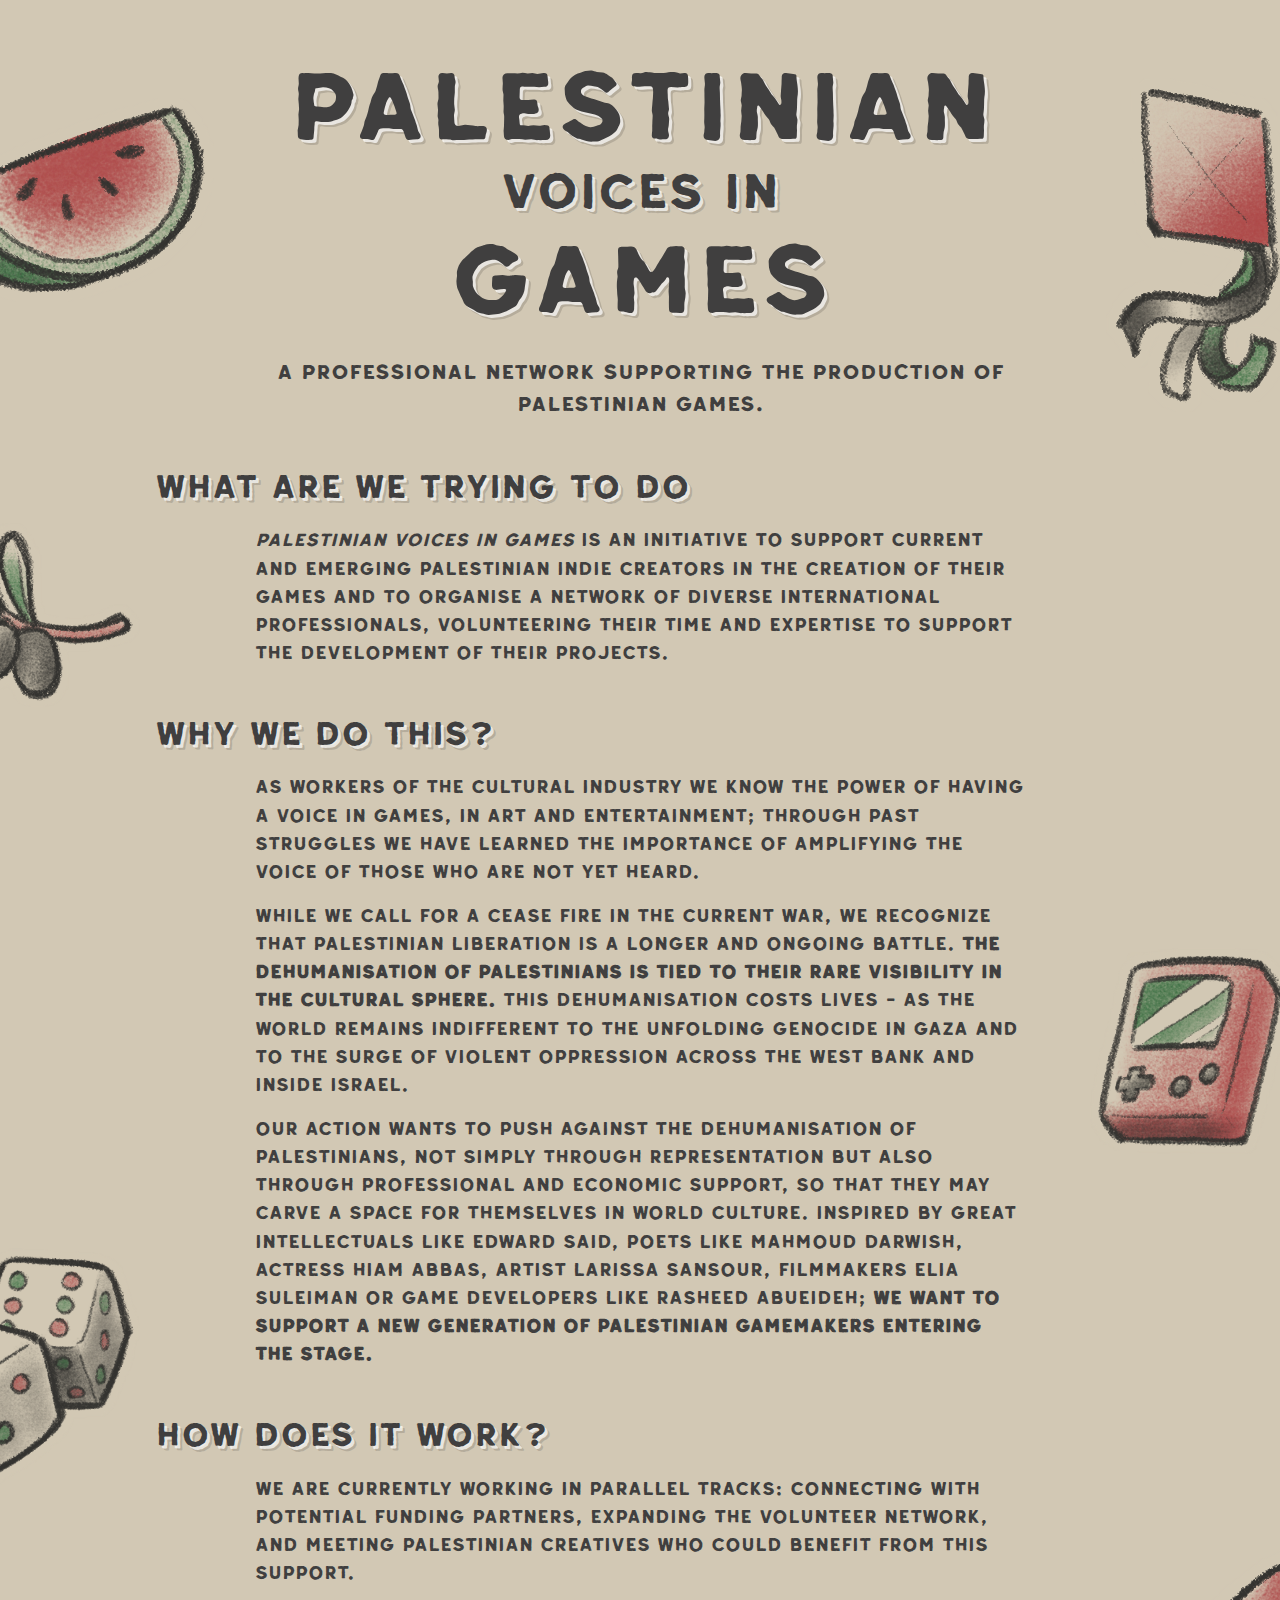
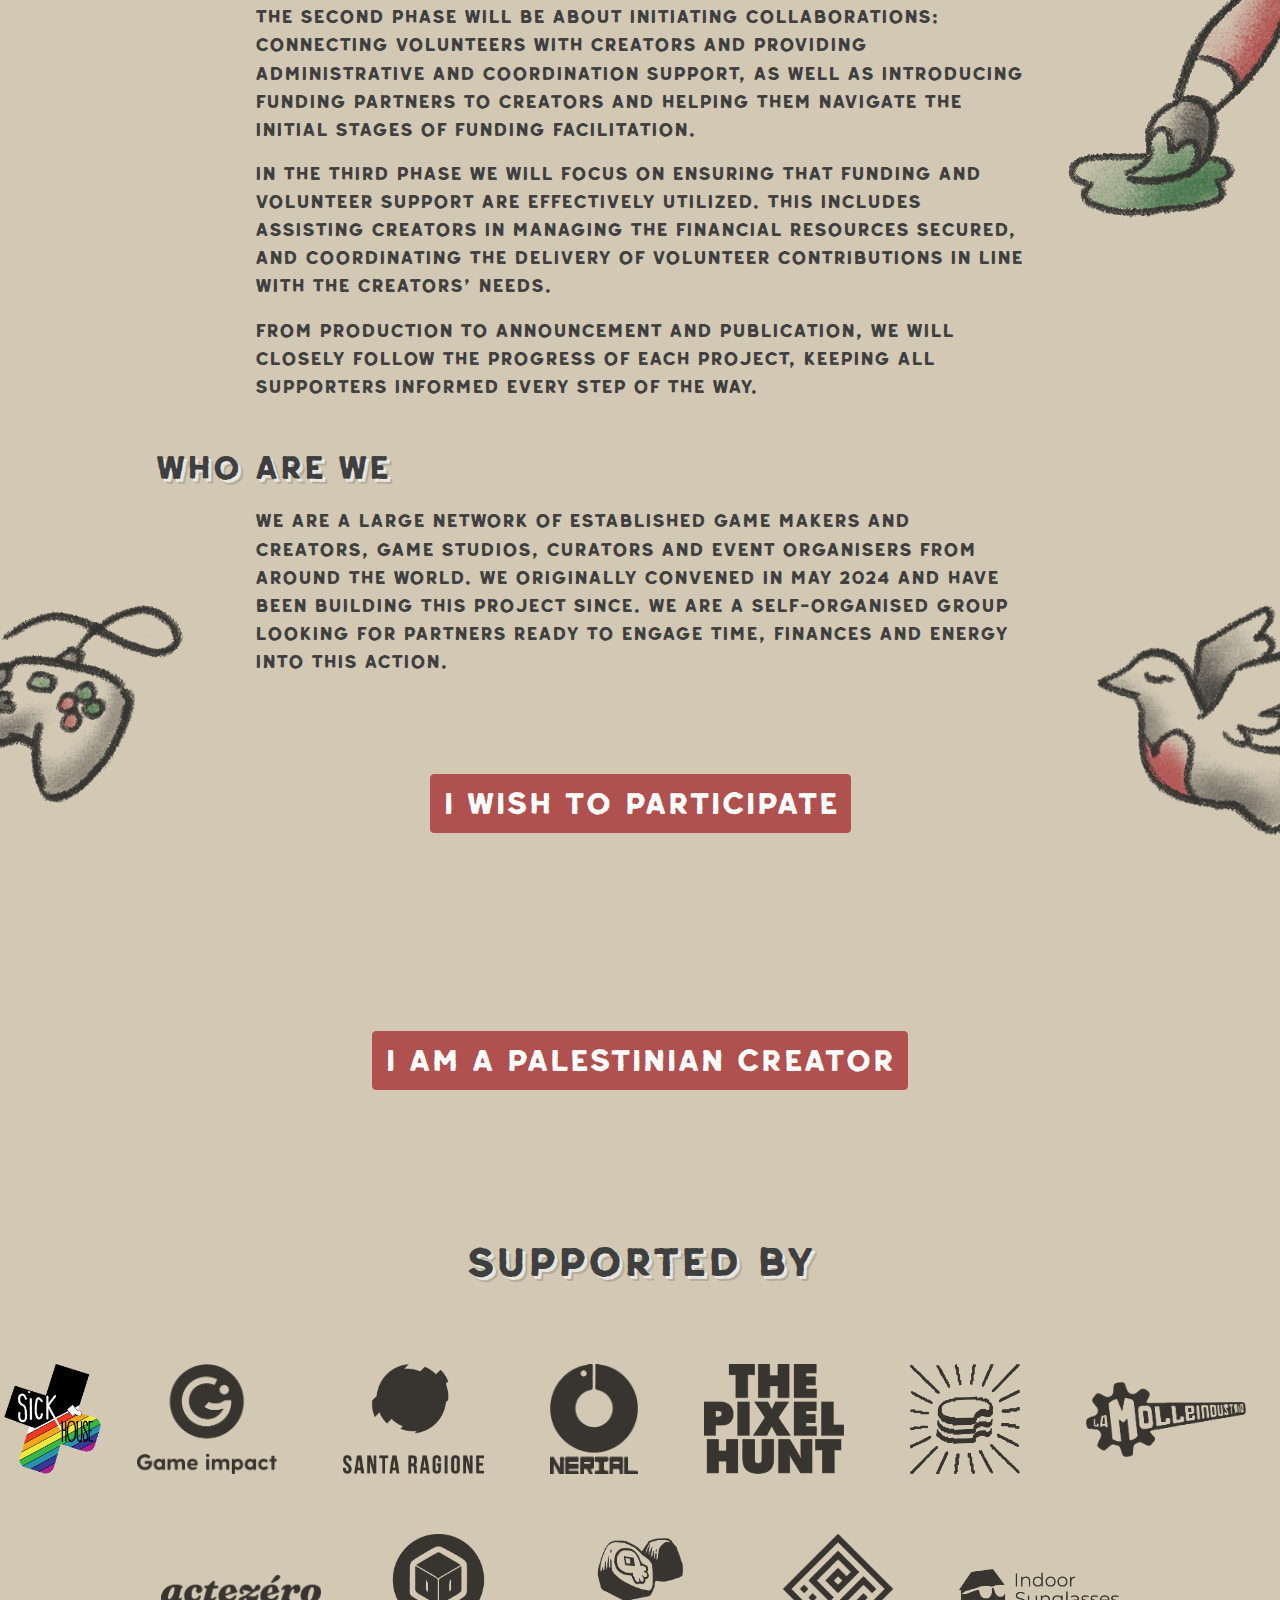
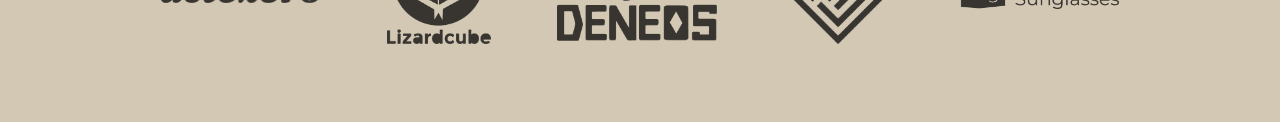
==== commit 9553ef99: "Text update" ====
--- a/index.html
+++ b/index.html
@@ -34,16 +34,16 @@
         <section class="my-5">
             <h2>What are we trying to do</h2>
             <p>
-                <em>Palestinian Voices in Games</em> is an initiative to support current and emerging Palestinian indie creators in the creation of their games and to organise a network
-                of diverse international professionals, volunteering with work hours to support the development of their projects.
+                <em>Palestinian Voices in Games</em> is an initiative to support current and emerging Palestinian indie creators in the creation of their games and 
+                to organise a network of diverse international professionals, volunteering their time and expertise to support the development of their projects.
             </p>
         </section>
 
         <section class="my-5">
             <h2>WHY WE DO THIS?</h2>
             <p>
-                As workers of the cultural industry we know the power of having a voice in games, in art and entertainment; through past struggles we
-                have learned the importance of amplifying the voice of those who are not yet heard.
+                As workers of the cultural industry we know the power of having a voice in games, in art and entertainment; through past struggles 
+                we have learned the importance of amplifying the voice of those who are not yet heard.
             </p>
             <p>
                 While we call for a cease fire in the current war, we recognize that Palestinian liberation is a longer and ongoing battle. <strong>The dehumanisation
@@ -52,36 +52,36 @@
             </p>
             <p>
                 Our action wants to push against the dehumanisation of Palestinians, not simply through representation but also through professional and economic support, 
-                so that they may carve a space for themselves in world culture. Inspired by great intellectuals like Edward Said, poets like Mahmoud Darwish, actress Hiam Abbas, 
-                artist Larissa Sansour, filmmakers Elia Suleiman or game developers like Rasheed Abueideh;
+                so that they may carve a space for themselves in world culture. Inspired by great intellectuals like Edward Said, poets like Mahmoud Darwish, 
+                actress Hiam Abbas, artist Larissa Sansour, filmmakers Elia Suleiman or game developers like Rasheed Abueideh;
                 <strong>we want to support a new generation of Palestinian gamemakers entering the stage.</strong>
             </p>
         </section>
 
         <section class="my-5">
-            <h2>What is the time frame</h2>
+            <h2>How does it work?</h2>
             <p>
-                We are currently working on parallel tracks, looking for funding partners, building a bureaucratic infrastructure, expanding the volunteer network,
-                and getting in touch with Palestinian creatives in need of this support.
+                We are currently working in parallel tracks: connecting with potential funding partners, expanding the volunteer network, and meeting 
+                Palestinian creatives who could benefit from this support.
             </p>
             <p>
-                In a second phase we will start collecting funding and the volunteer work hours available. We will also coordinate with the Palestinian creators
-                to organise support depending on their needs.
+                The second phase will be about initiating collaborations: connecting volunteers with creators and providing administrative and coordination 
+                support, as well as introducing funding partners to creators and helping them navigate the initial stages of funding facilitation.
             </p>
             <p>
-                In a third phase, we will allocate the fundings and organise the provision of volunteer hours. We did not yet set up the process of application
-                and distribution of the fundings.
+                In the third phase we will focus on ensuring that funding and volunteer support are effectively utilized. This includes assisting creators 
+                in managing the financial resources secured, and coordinating the delivery of volunteer contributions in line with the creators' needs.
             </p>
             <p>
-                From production to presentation, to publication we will follow the developments of the projects, and keep the supporters informed.
+                From production to announcement and publication, we will closely follow the progress of each project, keeping all supporters informed every step of the way.
             </p>
         </section>
 
         <section class="my-5">
             <h2>Who are we</h2>
             <p>
-                We are a large network of established game makers and creators, game studios, curators and event organisers from around the world. We originally
-                convened in May 2024 and have been building this project since. We are a self-organised group looking for partners ready to engage time, finances and energy into this action.
+                We are a large network of established game makers and creators, game studios, curators and event organisers from around the world. We originally convened in 
+                May 2024 and have been building this project since. We are a self-organised group looking for partners ready to engage time, finances and energy into this action.
             </p>
         </section>
 
